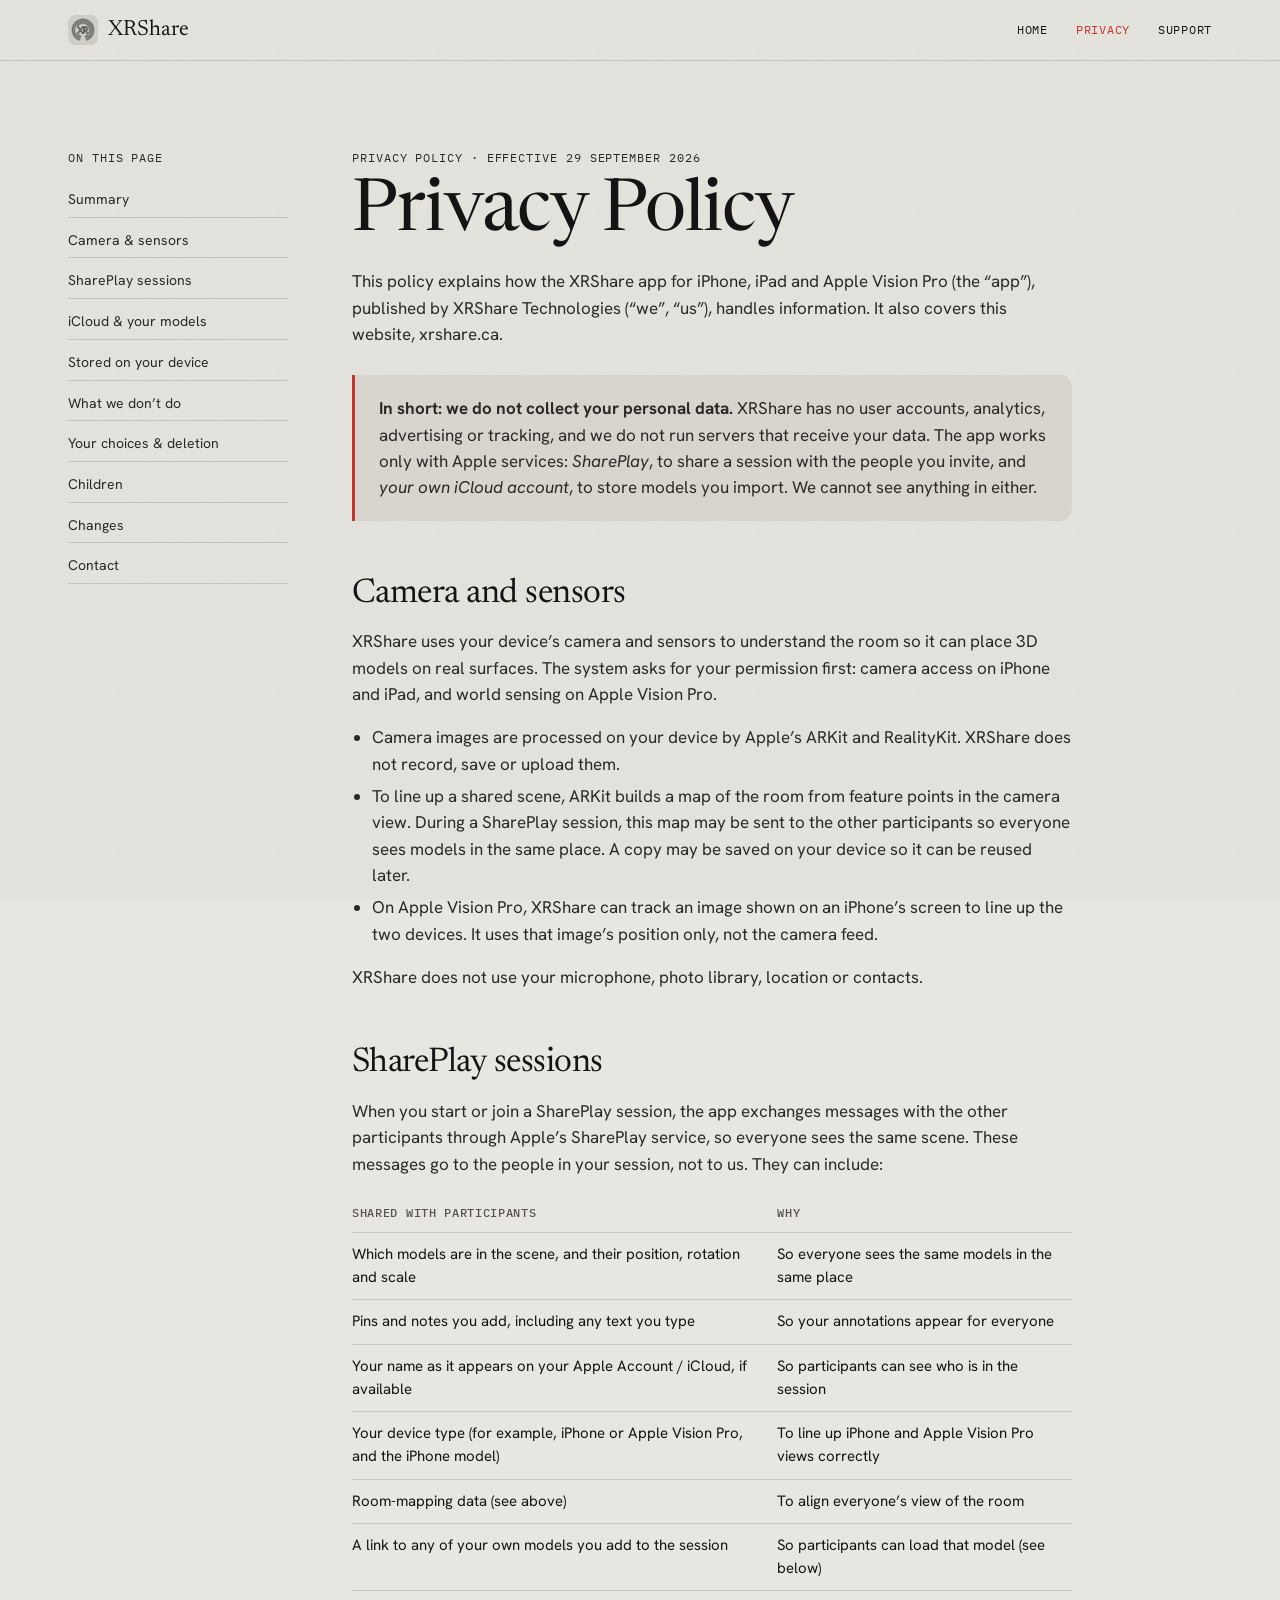
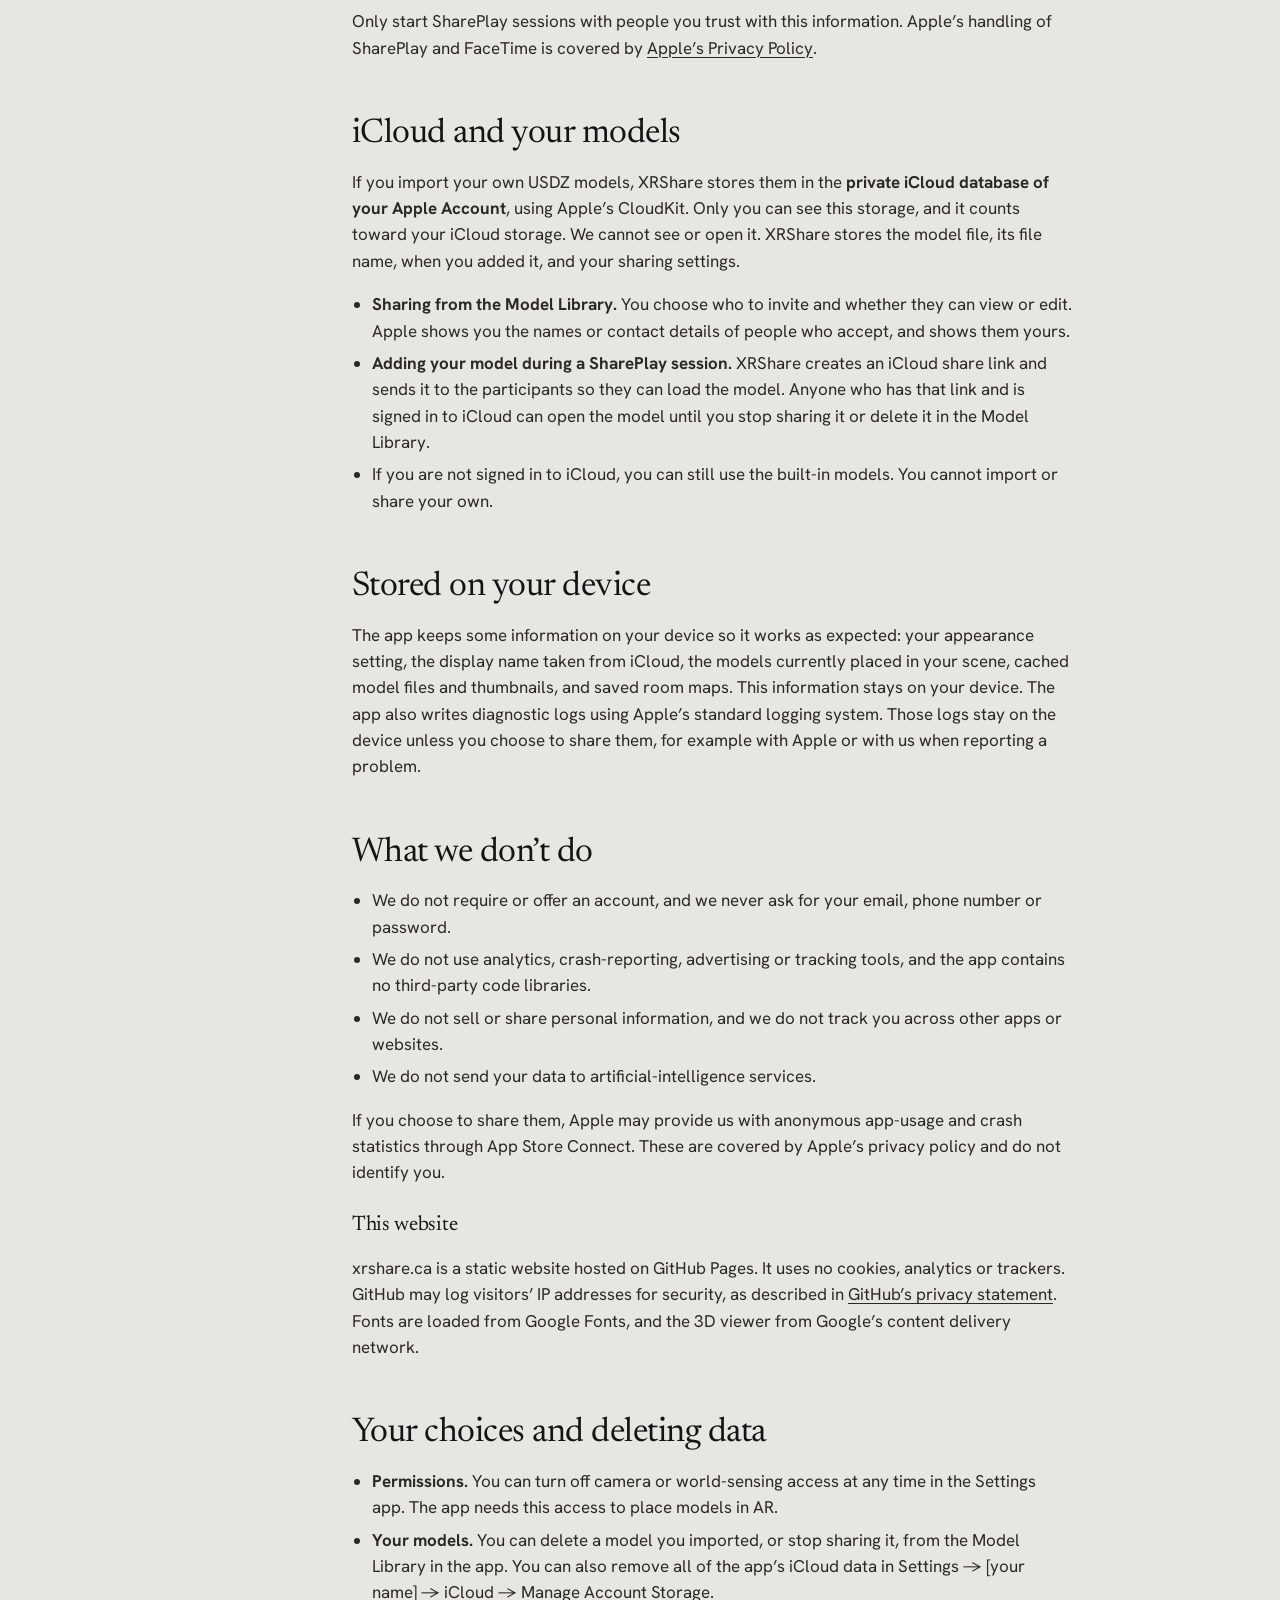
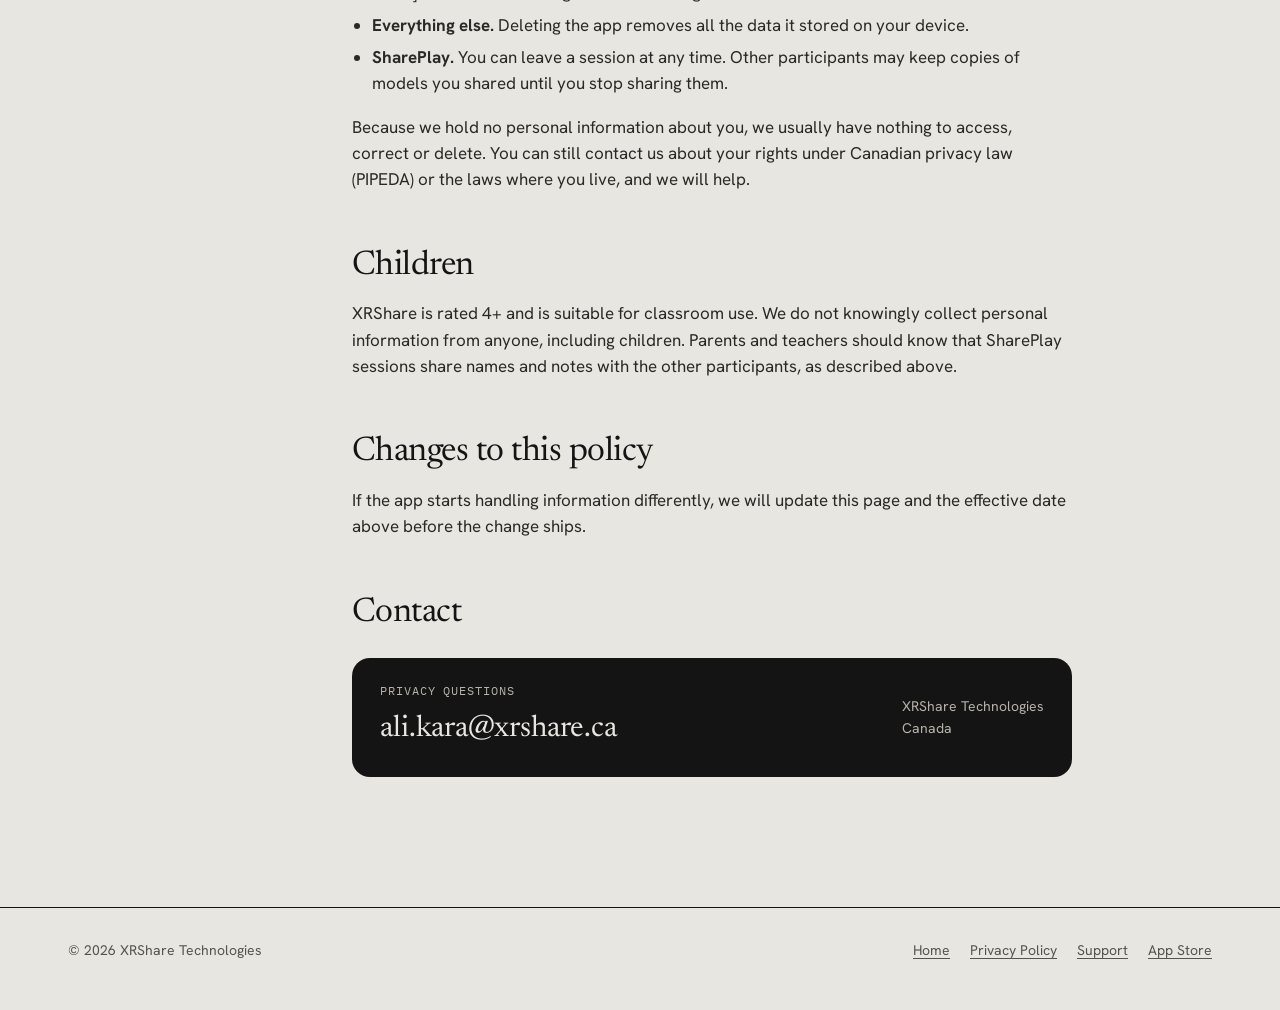
==== privacy/index.html @ 05f515c0 "initial xrshare.ca site: landing, privacy policy, support Co-Authored-By: Claude Opus 5.5 <noreply@a" ====
<!doctype html>
<html lang="en">
<head>
  <meta charset="utf-8">
  <meta name="viewport" content="width=device-width, initial-scale=1">
  <title>Privacy Policy | XRShare</title>
  <meta name="description" content="How XRShare handles your information. XRShare does not collect personal data, has no accounts, and uses no analytics, advertising or tracking.">
  <link rel="canonical" href="https://xrshare.ca/privacy/">
  <meta name="apple-itunes-app" content="app-id=6752354657">
  <meta name="theme-color" content="#e8e6e1">
  <link rel="icon" href="/favicon.ico" sizes="any">
  <link rel="icon" type="image/png" href="/favicon-32.png">
  <link rel="apple-touch-icon" href="/apple-touch-icon.png">
  <link rel="preconnect" href="https://fonts.googleapis.com">
  <link rel="preconnect" href="https://fonts.gstatic.com" crossorigin>
  <link href="https://fonts.googleapis.com/css2?family=Hanken+Grotesk:wght@400;500;600&family=IBM+Plex+Mono:wght@400;500&family=Newsreader:ital,opsz,wght@0,6..72,400;1,6..72,400&display=swap" rel="stylesheet">
  <link rel="stylesheet" href="/assets/css/site.css">
</head>
<body>
  <a class="skip" href="#main">Skip to content</a>

  <header class="site-head">
    <div class="wrap">
      <a class="brand" href="/"><img src="/assets/img/icon-512.png" alt="" width="30" height="30">XRShare</a>
      <nav class="nav" aria-label="Primary">
        <a class="hide-sm" href="/">Home</a>
        <a href="/privacy/" aria-current="page">Privacy</a>
        <a href="/support/">Support</a>
      </nav>
    </div>
  </header>

  <main id="main" class="doc">
    <div class="wrap">
      <aside>
        <p class="label">On this page</p>
        <ol>
          <li><a href="#summary">Summary</a></li>
          <li><a href="#camera">Camera &amp; sensors</a></li>
          <li><a href="#shareplay">SharePlay sessions</a></li>
          <li><a href="#icloud">iCloud &amp; your models</a></li>
          <li><a href="#device">Stored on your device</a></li>
          <li><a href="#not">What we don&rsquo;t do</a></li>
          <li><a href="#choices">Your choices &amp; deletion</a></li>
          <li><a href="#children">Children</a></li>
          <li><a href="#changes">Changes</a></li>
          <li><a href="#contact">Contact</a></li>
        </ol>
      </aside>

      <article>
        <p class="label">Privacy Policy &middot; Effective 29 September 2026</p>
        <h1>Privacy Policy</h1>
        <p>This policy explains how the XRShare app for iPhone, iPad and Apple Vision Pro (the &ldquo;app&rdquo;), published by XRShare Technologies (&ldquo;we&rdquo;, &ldquo;us&rdquo;), handles information. It also covers this website, xrshare.ca.</p>

        <div class="summary" id="summary">
          <p><strong>In short: we do not collect your personal data.</strong> XRShare has no user accounts, analytics, advertising or tracking, and we do not run servers that receive your data. The app works only with Apple services: <em>SharePlay</em>, to share a session with the people you invite, and <em>your own iCloud account</em>, to store models you import. We cannot see anything in either.</p>
        </div>

        <h2 id="camera">Camera and sensors</h2>
        <p>XRShare uses your device&rsquo;s camera and sensors to understand the room so it can place 3D models on real surfaces. The system asks for your permission first: camera access on iPhone and iPad, and world sensing on Apple Vision Pro.</p>
        <ul>
          <li>Camera images are processed on your device by Apple&rsquo;s ARKit and RealityKit. XRShare does not record, save or upload them.</li>
          <li>To line up a shared scene, ARKit builds a map of the room from feature points in the camera view. During a SharePlay session, this map may be sent to the other participants so everyone sees models in the same place. A copy may be saved on your device so it can be reused later.</li>
          <li>On Apple Vision Pro, XRShare can track an image shown on an iPhone&rsquo;s screen to line up the two devices. It uses that image&rsquo;s position only, not the camera feed.</li>
        </ul>
        <p>XRShare does not use your microphone, photo library, location or contacts.</p>

        <h2 id="shareplay">SharePlay sessions</h2>
        <p>When you start or join a SharePlay session, the app exchanges messages with the other participants through Apple&rsquo;s SharePlay service, so everyone sees the same scene. These messages go to the people in your session, not to us. They can include:</p>
        <table>
          <thead><tr><th>Shared with participants</th><th>Why</th></tr></thead>
          <tbody>
            <tr><td>Which models are in the scene, and their position, rotation and scale</td><td>So everyone sees the same models in the same place</td></tr>
            <tr><td>Pins and notes you add, including any text you type</td><td>So your annotations appear for everyone</td></tr>
            <tr><td>Your name as it appears on your Apple Account / iCloud, if available</td><td>So participants can see who is in the session</td></tr>
            <tr><td>Your device type (for example, iPhone or Apple Vision Pro, and the iPhone model)</td><td>To line up iPhone and Apple Vision Pro views correctly</td></tr>
            <tr><td>Room-mapping data (see above)</td><td>To align everyone&rsquo;s view of the room</td></tr>
            <tr><td>A link to any of your own models you add to the session</td><td>So participants can load that model (see below)</td></tr>
          </tbody>
        </table>
        <p>Only start SharePlay sessions with people you trust with this information. Apple&rsquo;s handling of SharePlay and FaceTime is covered by <a href="https://www.apple.com/legal/privacy/">Apple&rsquo;s Privacy Policy</a>.</p>

        <h2 id="icloud">iCloud and your models</h2>
        <p>If you import your own USDZ models, XRShare stores them in the <strong>private iCloud database of your Apple Account</strong>, using Apple&rsquo;s CloudKit. Only you can see this storage, and it counts toward your iCloud storage. We cannot see or open it. XRShare stores the model file, its file name, when you added it, and your sharing settings.</p>
        <ul>
          <li><strong>Sharing from the Model Library.</strong> You choose who to invite and whether they can view or edit. Apple shows you the names or contact details of people who accept, and shows them yours.</li>
          <li><strong>Adding your model during a SharePlay session.</strong> XRShare creates an iCloud share link and sends it to the participants so they can load the model. Anyone who has that link and is signed in to iCloud can open the model until you stop sharing it or delete it in the Model Library.</li>
          <li>If you are not signed in to iCloud, you can still use the built-in models. You cannot import or share your own.</li>
        </ul>

        <h2 id="device">Stored on your device</h2>
        <p>The app keeps some information on your device so it works as expected: your appearance setting, the display name taken from iCloud, the models currently placed in your scene, cached model files and thumbnails, and saved room maps. This information stays on your device. The app also writes diagnostic logs using Apple&rsquo;s standard logging system. Those logs stay on the device unless you choose to share them, for example with Apple or with us when reporting a problem.</p>

        <h2 id="not">What we don&rsquo;t do</h2>
        <ul>
          <li>We do not require or offer an account, and we never ask for your email, phone number or password.</li>
          <li>We do not use analytics, crash-reporting, advertising or tracking tools, and the app contains no third-party code libraries.</li>
          <li>We do not sell or share personal information, and we do not track you across other apps or websites.</li>
          <li>We do not send your data to artificial-intelligence services.</li>
        </ul>
        <p>If you choose to share them, Apple may provide us with anonymous app-usage and crash statistics through App Store Connect. These are covered by Apple&rsquo;s privacy policy and do not identify you.</p>

        <h3>This website</h3>
        <p>xrshare.ca is a static website hosted on GitHub Pages. It uses no cookies, analytics or trackers. GitHub may log visitors&rsquo; IP addresses for security, as described in <a href="https://docs.github.com/en/site-policy/privacy-policies/github-general-privacy-statement">GitHub&rsquo;s privacy statement</a>. Fonts are loaded from Google Fonts, and the 3D viewer from Google&rsquo;s content delivery network.</p>

        <h2 id="choices">Your choices and deleting data</h2>
        <ul>
          <li><strong>Permissions.</strong> You can turn off camera or world-sensing access at any time in the Settings app. The app needs this access to place models in AR.</li>
          <li><strong>Your models.</strong> You can delete a model you imported, or stop sharing it, from the Model Library in the app. You can also remove all of the app&rsquo;s iCloud data in Settings &rarr; [your name] &rarr; iCloud &rarr; Manage Account Storage.</li>
          <li><strong>Everything else.</strong> Deleting the app removes all the data it stored on your device.</li>
          <li><strong>SharePlay.</strong> You can leave a session at any time. Other participants may keep copies of models you shared until you stop sharing them.</li>
        </ul>
        <p>Because we hold no personal information about you, we usually have nothing to access, correct or delete. You can still contact us about your rights under Canadian privacy law (PIPEDA) or the laws where you live, and we will help.</p>

        <h2 id="children">Children</h2>
        <p>XRShare is rated 4+ and is suitable for classroom use. We do not knowingly collect personal information from anyone, including children. Parents and teachers should know that SharePlay sessions share names and notes with the other participants, as described above.</p>

        <h2 id="changes">Changes to this policy</h2>
        <p>If the app starts handling information differently, we will update this page and the effective date above before the change ships.</p>

        <h2 id="contact">Contact</h2>
        <div class="contact-card">
          <div>
            <p class="label" style="margin:0 0 6px">Privacy questions</p>
            <a href="mailto:ali.kara@xrshare.ca?subject=XRShare%20privacy">ali.kara@xrshare.ca</a>
          </div>
          <p style="margin:0;color:#b7b3aa;font-size:14px">XRShare Technologies<br>Canada</p>
        </div>
      </article>
    </div>
  </main>

  <footer class="site-foot">
    <div class="wrap">
      <span>&copy; <span data-year>2026</span> XRShare Technologies</span>
      <nav aria-label="Footer">
        <a href="/">Home</a>
        <a href="/privacy/">Privacy Policy</a>
        <a href="/support/">Support</a>
        <a href="https://apps.apple.com/app/xrshare/id6752354657">App Store</a>
      </nav>
    </div>
  </footer>
  <script defer src="/assets/js/site.js"></script>
</body>
</html>
---- assets/css/site.css ----
/* XRShare — xrshare.ca
   Specimen-plate aesthetic: paper, ink, one arterial accent. */

:root {
  --paper: #e8e6e1;
  --paper-deep: #dcd9d2;
  --ink: #141414;
  --ink-soft: #57534c;
  --ink-faint: #8a857c;
  --rule: rgba(20, 20, 20, 0.14);
  --signal: #c8372a;
  --night: #0d0d0f;
  --night-2: #17171a;
  --night-ink: #ecebe6;
  --night-soft: #9c9a94;
  --night-rule: rgba(236, 235, 230, 0.12);

  --serif: "Newsreader", "Iowan Old Style", Georgia, serif;
  --sans: "Hanken Grotesk", "Helvetica Neue", Helvetica, sans-serif;
  --mono: "IBM Plex Mono", ui-monospace, "SF Mono", Menlo, monospace;

  --gutter: clamp(16px, 4vw, 48px);
  --max: 1240px;
  color-scheme: light;
}

*,
*::before,
*::after { box-sizing: border-box; }

html { -webkit-text-size-adjust: 100%; scroll-behavior: smooth; }

body {
  margin: 0;
  background: var(--paper);
  color: var(--ink);
  font-family: var(--sans);
  font-size: 17px;
  line-height: 1.55;
  -webkit-font-smoothing: antialiased;
  overflow-x: hidden;
}

/* paper grain */
body::before {
  content: "";
  position: fixed;
  inset: 0;
  pointer-events: none;
  z-index: 100;
  opacity: 0.35;
  mix-blend-mode: multiply;
  background-image: url("data:image/svg+xml,%3Csvg xmlns='http://www.w3.org/2000/svg' width='160' height='160'%3E%3Cfilter id='n'%3E%3CfeTurbulence type='fractalNoise' baseFrequency='.85' numOctaves='3' stitchTiles='stitch'/%3E%3CfeColorMatrix values='0 0 0 0 0 0 0 0 0 0 0 0 0 0 0 0 0 0 .09 0'/%3E%3C/filter%3E%3Crect width='100%25' height='100%25' filter='url(%23n)'/%3E%3C/svg%3E");
}

img { max-width: 100%; display: block; }
a { color: inherit; text-decoration-thickness: 1px; text-underline-offset: 3px; }
a:hover { color: var(--signal); }
:focus-visible { outline: 2px solid var(--signal); outline-offset: 3px; }

.wrap { width: 100%; max-width: var(--max); margin: 0 auto; padding: 0 var(--gutter); }

.skip {
  position: absolute; left: -9999px; top: 8px;
  background: var(--ink); color: var(--paper); padding: 8px 12px; z-index: 200;
}
.skip:focus { left: 8px; }

/* ---------- type ---------- */

.label {
  font-family: var(--mono);
  font-size: 11.5px;
  letter-spacing: 0.08em;
  text-transform: uppercase;
  color: var(--ink-soft);
}
.label b { color: var(--signal); font-weight: 500; }

h1, h2, h3 { font-family: var(--serif); font-weight: 400; margin: 0; letter-spacing: -0.015em; }
h1 { font-size: clamp(44px, 7.2vw, 96px); line-height: 0.96; }
h2 { font-size: clamp(34px, 4.6vw, 60px); line-height: 1.02; }
h3 { font-size: 26px; line-height: 1.15; }
h1 em, h2 em { font-style: italic; color: var(--signal); }

.lede { font-size: clamp(18px, 1.6vw, 21px); color: var(--ink-soft); max-width: 34em; }

/* ---------- header ---------- */

.site-head {
  position: sticky; top: 0; z-index: 50;
  background: color-mix(in srgb, var(--paper) 88%, transparent);
  backdrop-filter: blur(10px);
  -webkit-backdrop-filter: blur(10px);
  border-bottom: 1px solid var(--rule);
}
.site-head .wrap { display: flex; align-items: center; justify-content: space-between; height: 60px; gap: 16px; }
.brand { display: flex; align-items: center; gap: 10px; text-decoration: none; font-family: var(--serif); font-size: 22px; }
.brand img { width: 30px; height: 30px; border-radius: 7px; mix-blend-mode: multiply; }
.nav { display: flex; gap: clamp(14px, 2.5vw, 28px); font-family: var(--mono); font-size: 12px; letter-spacing: 0.06em; text-transform: uppercase; }
.nav a { text-decoration: none; }
.nav a[aria-current="page"] { color: var(--signal); }
@media (max-width: 560px) { .nav .hide-sm { display: none; } }

/* ---------- hero ---------- */

.hero { position: relative; padding: clamp(28px, 5vw, 64px) 0 clamp(40px, 6vw, 80px); }
.hero .wrap { display: grid; grid-template-columns: minmax(0, 1fr) minmax(0, 1.05fr); gap: clamp(24px, 4vw, 56px); align-items: center; }
.hero-copy > * + * { margin-top: 24px; }
.hero-copy .label { display: flex; gap: 12px; align-items: center; }
.hero-copy .label::before { content: ""; width: 28px; height: 1px; background: var(--ink); }

.cta { display: flex; flex-wrap: wrap; align-items: center; gap: 18px 24px; }
.badge img { height: 52px; width: auto; }
.textlink { font-family: var(--mono); font-size: 12.5px; letter-spacing: 0.06em; text-transform: uppercase; text-decoration: none; border-bottom: 1px solid currentColor; padding-bottom: 2px; }
.facts { display: flex; flex-wrap: wrap; gap: 8px 20px; padding: 0; margin: 0; list-style: none; }
.facts li { font-family: var(--mono); font-size: 12px; color: var(--ink-soft); }
.facts li::before { content: "+ "; color: var(--signal); }

/* specimen plate */
.plate { position: relative; aspect-ratio: 1 / 1; width: 100%; max-width: 640px; justify-self: end; }
.rings { position: absolute; inset: 0; width: 100%; height: 100%; overflow: visible; }
.rings circle, .rings path { fill: none; stroke: var(--ink); stroke-linecap: round; }
.rings .pulse { stroke: var(--signal); opacity: 0; transform-origin: 50% 50%; animation: pulse 4.8s cubic-bezier(.2,.6,.3,1) infinite; }
.rings .pulse:nth-of-type(2) { animation-delay: 1.6s; }
.rings .pulse:nth-of-type(3) { animation-delay: 3.2s; }
@keyframes pulse {
  0% { opacity: 0; transform: scale(0.42); }
  15% { opacity: 0.7; }
  100% { opacity: 0; transform: scale(1.02); }
}

.plate model-viewer {
  position: absolute; inset: 12%;
  width: 76%; height: 76%;
  --poster-color: transparent;
  --progress-bar-color: var(--signal);
  background: transparent;
}
.plate model-viewer::part(default-ar-button) { display: none; }

.device {
  position: absolute; display: flex; align-items: center; gap: 8px;
  font-family: var(--mono); font-size: 11px; letter-spacing: 0.06em; text-transform: uppercase;
  background: var(--paper); padding: 4px 8px; border: 1px solid var(--rule); border-radius: 999px;
  white-space: nowrap;
}
.device::before { content: ""; width: 7px; height: 7px; border-radius: 50%; background: var(--signal); box-shadow: 0 0 0 3px color-mix(in srgb, var(--signal) 20%, transparent); }
.device.d1 { top: 6%; left: 2%; }
.device.d2 { top: 44%; right: -2%; }
.device.d3 { bottom: 16%; right: 4%; }

.plate-caption {
  position: absolute; left: 0; right: 0; bottom: -8px;
  display: flex; justify-content: space-between; gap: 12px; flex-wrap: wrap;
}

.specimens { display: flex; gap: 6px; flex-wrap: wrap; }
.specimens button {
  font: inherit; font-family: var(--mono); font-size: 11.5px; letter-spacing: 0.06em; text-transform: uppercase;
  background: transparent; color: var(--ink); border: 1px solid var(--rule); border-radius: 999px;
  padding: 6px 12px; cursor: pointer;
}
.specimens button[aria-pressed="true"] { background: var(--ink); color: var(--paper); border-color: var(--ink); }
.ar-btn {
  font: inherit; font-family: var(--mono); font-size: 11.5px; letter-spacing: 0.06em; text-transform: uppercase;
  background: var(--signal); color: #fff; border: 0; border-radius: 999px; padding: 7px 14px; cursor: pointer;
}
.ar-btn[hidden] { display: none; }

@media (max-width: 880px) {
  .hero .wrap { grid-template-columns: 1fr; }
  .plate { justify-self: center; margin-bottom: 40px; }
}

/* entrance */
.rise { opacity: 0; transform: translateY(14px); animation: rise 0.9s cubic-bezier(.2,.7,.2,1) forwards; }
.rise.r2 { animation-delay: 0.08s; } .rise.r3 { animation-delay: 0.16s; } .rise.r4 { animation-delay: 0.24s; } .rise.r5 { animation-delay: 0.32s; }
@keyframes rise { to { opacity: 1; transform: none; } }

/* ---------- sections ---------- */

section { position: relative; }
.section { padding: clamp(64px, 9vw, 128px) 0; border-top: 1px solid var(--rule); }
.section-head { display: grid; grid-template-columns: 200px minmax(0, 1fr); gap: 24px; margin-bottom: clamp(32px, 5vw, 64px); }
.section-head .lede { margin-top: 18px; }
@media (max-width: 760px) { .section-head { grid-template-columns: 1fr; gap: 12px; } }

/* steps */
.steps { list-style: none; margin: 0; padding: 0; display: grid; grid-template-columns: repeat(4, minmax(0, 1fr)); border-top: 1px solid var(--ink); }
.steps li { padding: 22px 22px 8px 0; border-right: 1px solid var(--rule); }
.steps li + li { padding-left: 22px; }
.steps li:last-child { border-right: 0; }
.steps .num { font-family: var(--mono); font-size: 12px; color: var(--signal); }
.steps h3 { margin: 18px 0 10px; }
.steps p { margin: 0; color: var(--ink-soft); font-size: 16px; }
@media (max-width: 900px) {
  .steps { grid-template-columns: 1fr 1fr; }
  .steps li:nth-child(2) { border-right: 0; }
  .steps li:nth-child(3) { padding-left: 0; }
  .steps li:nth-child(n+3) { border-top: 1px solid var(--rule); }
}
@media (max-width: 540px) {
  .steps { grid-template-columns: 1fr; }
  .steps li, .steps li + li { padding-left: 0; border-right: 0; }
  .steps li + li { border-top: 1px solid var(--rule); }
}

/* iPhone filmstrip */
.strip {
  display: grid; grid-auto-flow: column; grid-auto-columns: clamp(200px, 22vw, 260px);
  gap: 16px; overflow-x: auto; scroll-snap-type: x mandatory;
  padding: 4px var(--gutter) 24px;
  margin: 0 calc(-1 * var(--gutter));
  scrollbar-width: thin; scrollbar-color: var(--ink-faint) transparent;
}
.strip figure { margin: 0; scroll-snap-align: start; }
.strip img { width: 100%; height: auto; border-radius: 14px; background: #2a2a2a; box-shadow: 0 1px 0 rgba(0,0,0,.05), 0 18px 40px -24px rgba(0,0,0,.5); }
.strip figcaption { margin-top: 10px; }
.strip-hint { display: flex; justify-content: space-between; align-items: center; gap: 12px; margin-top: 8px; }
.strip-nav { display: flex; gap: 8px; }
.strip-nav button {
  width: 40px; height: 40px; border-radius: 50%; border: 1px solid var(--ink); background: transparent; color: var(--ink);
  font-size: 16px; cursor: pointer;
}
.strip-nav button:hover { background: var(--ink); color: var(--paper); }

/* Vision Pro band */
.night { background: var(--night); color: var(--night-ink); border-top: 0; }
.night .label { color: var(--night-soft); }
.night .lede { color: var(--night-soft); }
.night h2 em { color: #ff6a55; }
.stage { display: grid; grid-template-columns: minmax(0, 1fr) 260px; gap: 20px; }
.stage-main { margin: 0; position: relative; }
.stage-main img { width: 100%; height: auto; aspect-ratio: 16 / 9; object-fit: cover; border-radius: 16px; border: 1px solid var(--night-rule); }
.stage-main figcaption { margin-top: 14px; color: var(--night-soft); font-size: 15px; }
.stage-list { list-style: none; margin: 0; padding: 0; display: grid; gap: 10px; align-content: start; }
.stage-list button {
  width: 100%; display: grid; grid-template-columns: 88px 1fr; gap: 12px; align-items: center; text-align: left;
  background: var(--night-2); color: var(--night-ink); border: 1px solid var(--night-rule); border-radius: 12px; padding: 8px;
  font: inherit; font-size: 14px; cursor: pointer;
}
.stage-list button img { width: 88px; aspect-ratio: 16 / 9; object-fit: cover; border-radius: 7px; }
.stage-list button[aria-pressed="true"] { border-color: #ff6a55; }
@media (max-width: 860px) {
  .stage { grid-template-columns: 1fr; }
  .stage-list { grid-auto-flow: column; grid-auto-columns: 200px; overflow-x: auto; padding-bottom: 8px; }
}

/* uses */
.uses { display: grid; grid-template-columns: repeat(3, minmax(0, 1fr)); gap: clamp(20px, 3vw, 40px); }
.use { border-top: 1px solid var(--ink); padding-top: 20px; }
.use h3 { margin: 12px 0 10px; }
.use p { margin: 0; color: var(--ink-soft); }
@media (max-width: 820px) { .uses { grid-template-columns: 1fr; } }

/* features table */
.features { display: grid; grid-template-columns: repeat(2, minmax(0, 1fr)); gap: 0 clamp(24px, 4vw, 64px); margin: 0; }
.features div { display: grid; grid-template-columns: 150px 1fr; gap: 16px; padding: 16px 0; border-bottom: 1px solid var(--rule); }
.features dt { font-family: var(--mono); font-size: 12px; letter-spacing: 0.06em; text-transform: uppercase; color: var(--ink-soft); padding-top: 3px; }
.features dd { margin: 0; }
@media (max-width: 820px) { .features { grid-template-columns: 1fr; } .features div { grid-template-columns: 1fr; gap: 4px; } }

/* notice blocks (privacy + support on the home page) */
.notices { display: grid; grid-template-columns: repeat(2, minmax(0, 1fr)); gap: 16px; }
.notice { background: var(--paper-deep); border-radius: 18px; padding: clamp(24px, 3vw, 36px); }
.notice h3 { margin: 10px 0 12px; }
.notice p { margin: 0 0 14px; color: var(--ink-soft); }
.notice ul { margin: 0 0 16px; padding-left: 18px; color: var(--ink-soft); }
.notice ul li { margin: 4px 0; }
@media (max-width: 820px) { .notices { grid-template-columns: 1fr; } }

/* closing cta */
.closing { text-align: center; padding: clamp(72px, 10vw, 140px) 0; border-top: 1px solid var(--rule); }
.closing img.mark { width: 84px; height: 84px; margin: 0 auto 28px; border-radius: 20px; mix-blend-mode: multiply; }
.closing .cta { justify-content: center; margin-top: 32px; }

/* ---------- footer ---------- */

.site-foot { border-top: 1px solid var(--ink); padding: 32px 0 48px; font-size: 14px; color: var(--ink-soft); }
.site-foot .wrap { display: flex; flex-wrap: wrap; justify-content: space-between; gap: 16px 32px; }
.site-foot nav { display: flex; flex-wrap: wrap; gap: 20px; }

/* ---------- document pages (privacy / support) ---------- */

.doc { padding: clamp(40px, 6vw, 80px) 0 clamp(64px, 8vw, 112px); }
.doc .wrap { display: grid; grid-template-columns: 220px minmax(0, 720px); gap: clamp(24px, 5vw, 72px); }
.doc aside { position: sticky; top: 88px; align-self: start; }
.doc aside ol { list-style: none; margin: 16px 0 0; padding: 0; font-size: 14px; }
.doc aside li { padding: 6px 0; border-bottom: 1px solid var(--rule); }
.doc aside a { text-decoration: none; }
.doc h1 { font-size: clamp(40px, 6vw, 72px); margin: 12px 0 20px; }
.doc h2 { font-size: clamp(26px, 3vw, 34px); margin: 56px 0 14px; scroll-margin-top: 84px; }
.doc h3 { font-size: 21px; margin: 28px 0 8px; }
.doc p, .doc li { color: #2b2925; }
.doc ul { padding-left: 20px; }
.doc li { margin: 6px 0; }
.doc .summary { background: var(--paper-deep); border-left: 3px solid var(--signal); padding: 20px 24px; border-radius: 0 12px 12px 0; margin: 28px 0; }
.doc .summary p { margin: 0; }
.doc table { width: 100%; border-collapse: collapse; font-size: 15px; margin: 16px 0; }
.doc th, .doc td { text-align: left; vertical-align: top; padding: 10px 12px 10px 0; border-bottom: 1px solid var(--rule); }
.doc th { font-family: var(--mono); font-weight: 500; font-size: 11.5px; letter-spacing: 0.06em; text-transform: uppercase; color: var(--ink-soft); }
.doc details { border-bottom: 1px solid var(--rule); padding: 14px 0; }
.doc summary { cursor: pointer; font-family: var(--serif); font-size: 21px; list-style: none; display: flex; justify-content: space-between; gap: 16px; }
.doc summary::-webkit-details-marker { display: none; }
.doc summary::after { content: "+"; font-family: var(--mono); color: var(--signal); }
.doc details[open] summary::after { content: "\2212"; }
.doc details p, .doc details ol, .doc details ul { margin: 10px 0 4px; }
.contact-card { display: flex; flex-wrap: wrap; align-items: center; justify-content: space-between; gap: 16px; background: var(--ink); color: var(--paper); padding: 24px 28px; border-radius: 18px; margin: 28px 0; }
.contact-card .label { color: #b7b3aa; }
.contact-card a { color: var(--paper); font-family: var(--serif); font-size: clamp(22px, 3vw, 30px); text-decoration: none; word-break: break-all; }
.contact-card a:hover { color: #ff6a55; }
@media (max-width: 860px) {
  .doc .wrap { grid-template-columns: 1fr; }
  .doc aside { position: static; }
}

@media (prefers-reduced-motion: reduce) {
  html { scroll-behavior: auto; }
  .rise { animation: none; opacity: 1; transform: none; }
  .rings .pulse { animation: none; }
}
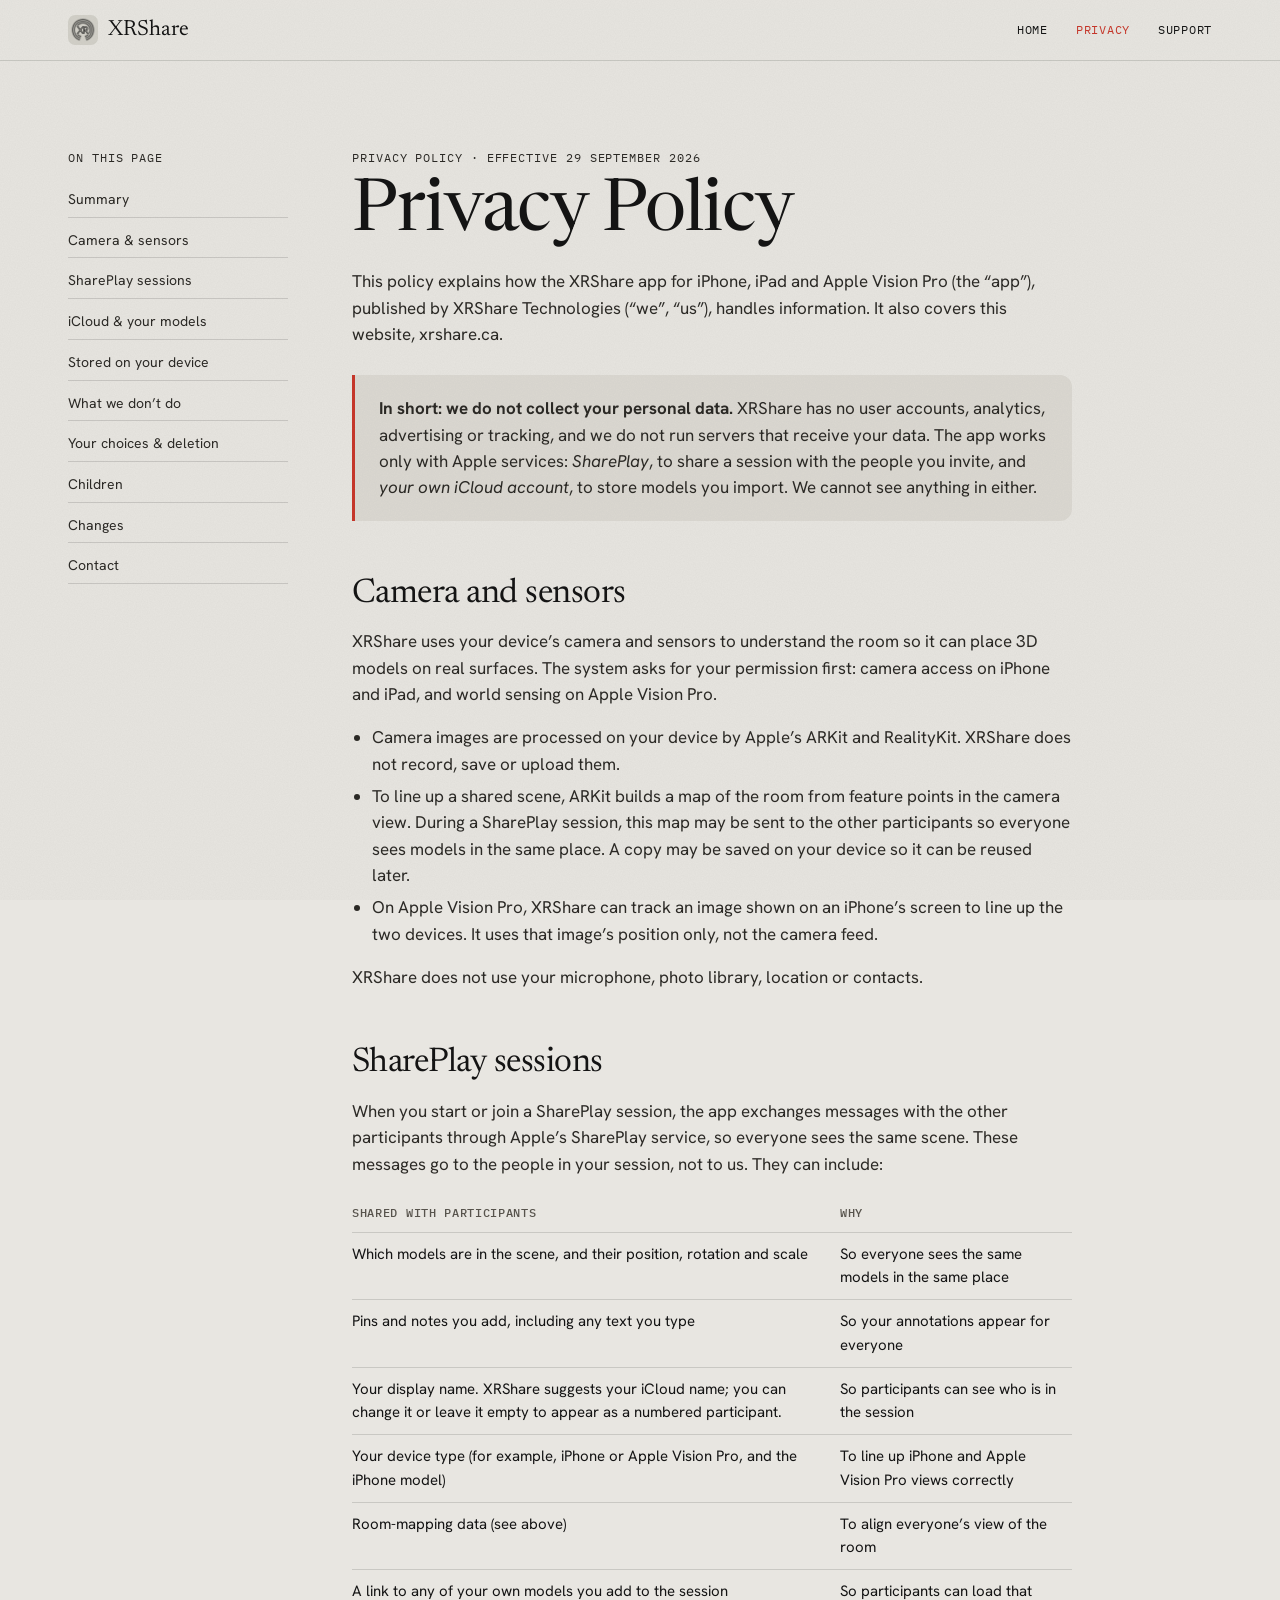
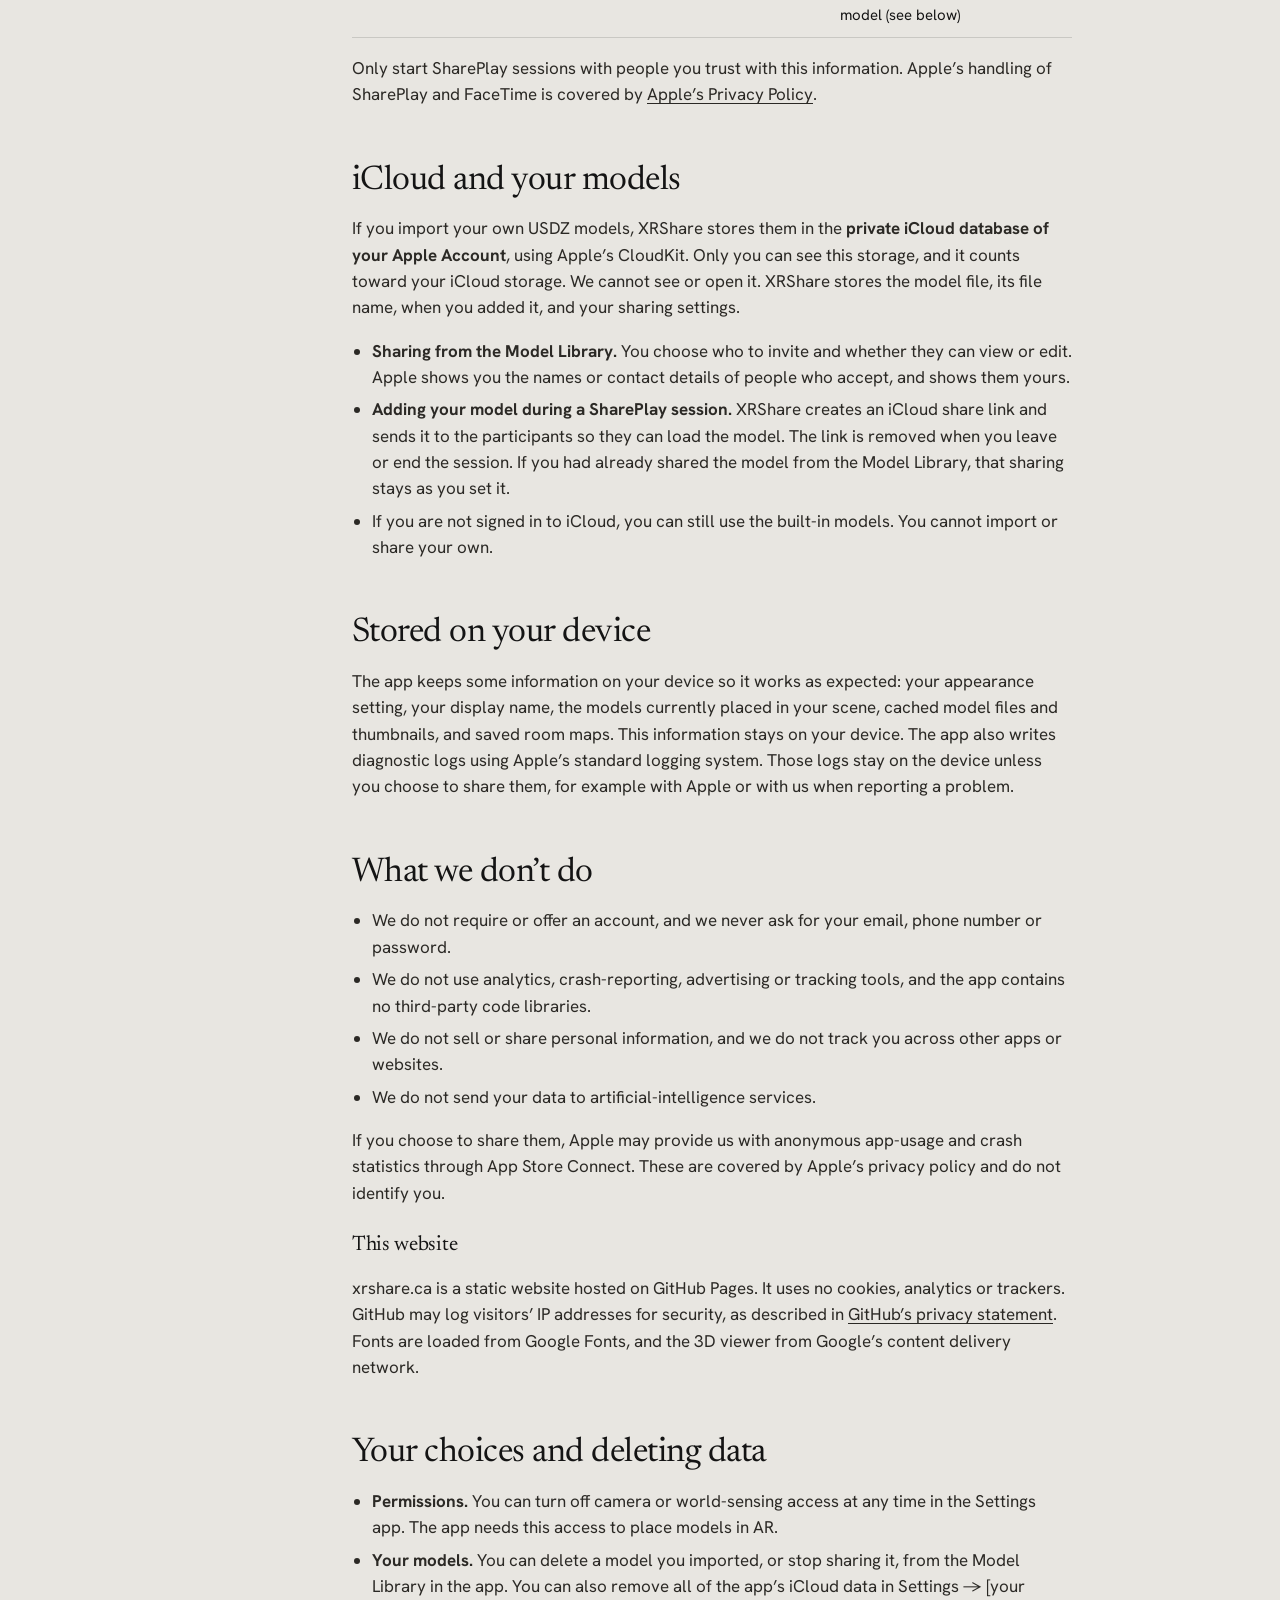
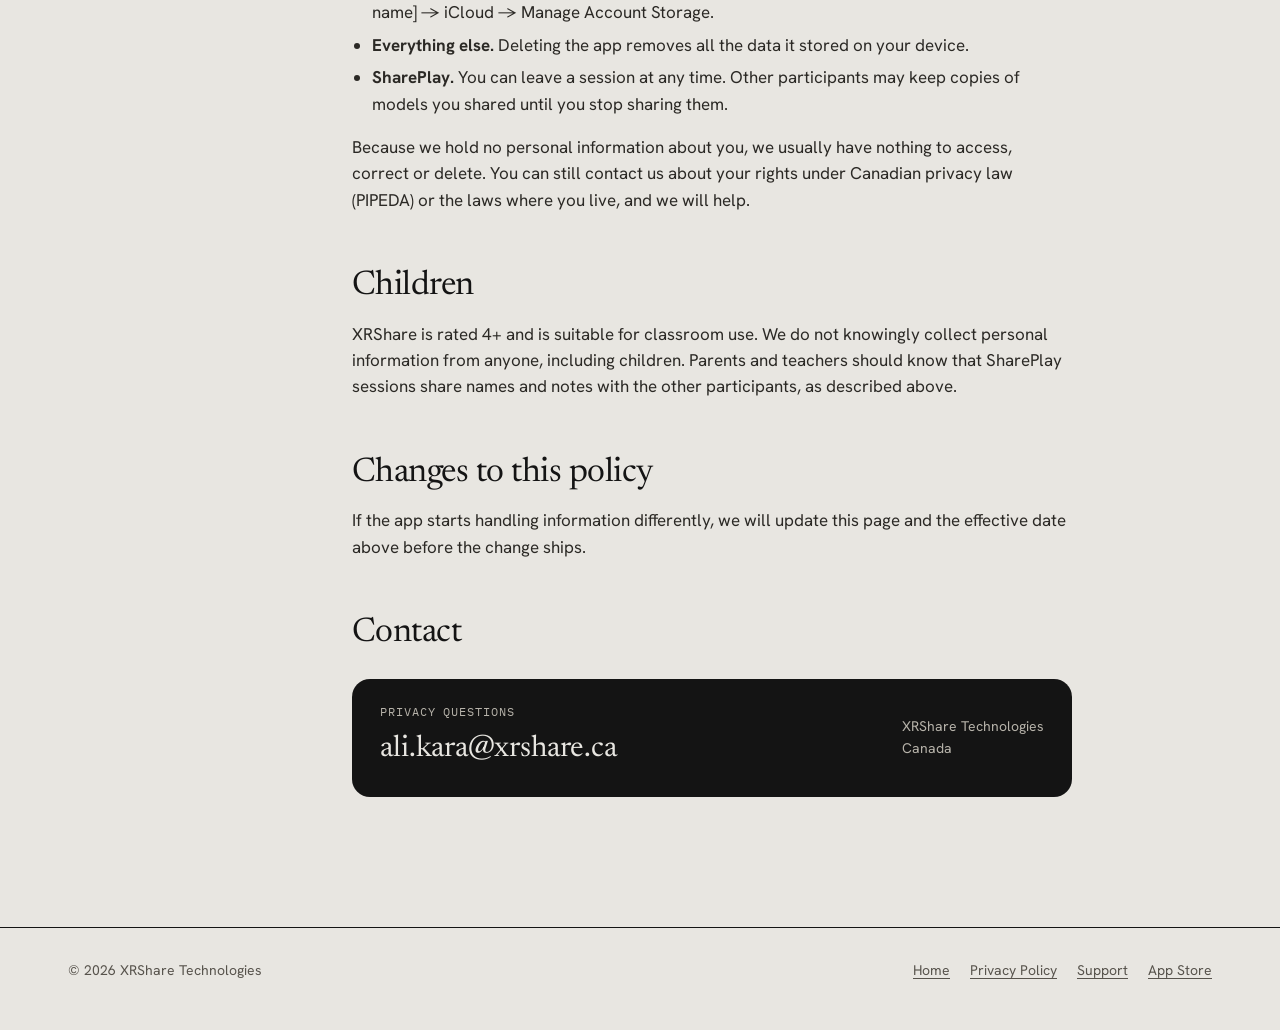
==== commit e8d1ea3d: "privacy: session share links now revoked at session end, editable display name Co-Authored-By: Claud" ====
--- a/privacy/index.html
+++ b/privacy/index.html
@@ -73,7 +73,7 @@
           <tbody>
             <tr><td>Which models are in the scene, and their position, rotation and scale</td><td>So everyone sees the same models in the same place</td></tr>
             <tr><td>Pins and notes you add, including any text you type</td><td>So your annotations appear for everyone</td></tr>
-            <tr><td>Your name as it appears on your Apple Account / iCloud, if available</td><td>So participants can see who is in the session</td></tr>
+            <tr><td>Your display name. XRShare suggests your iCloud name; you can change it or leave it empty to appear as a numbered participant.</td><td>So participants can see who is in the session</td></tr>
             <tr><td>Your device type (for example, iPhone or Apple Vision Pro, and the iPhone model)</td><td>To line up iPhone and Apple Vision Pro views correctly</td></tr>
             <tr><td>Room-mapping data (see above)</td><td>To align everyone&rsquo;s view of the room</td></tr>
             <tr><td>A link to any of your own models you add to the session</td><td>So participants can load that model (see below)</td></tr>
@@ -85,12 +85,12 @@
         <p>If you import your own USDZ models, XRShare stores them in the <strong>private iCloud database of your Apple Account</strong>, using Apple&rsquo;s CloudKit. Only you can see this storage, and it counts toward your iCloud storage. We cannot see or open it. XRShare stores the model file, its file name, when you added it, and your sharing settings.</p>
         <ul>
           <li><strong>Sharing from the Model Library.</strong> You choose who to invite and whether they can view or edit. Apple shows you the names or contact details of people who accept, and shows them yours.</li>
-          <li><strong>Adding your model during a SharePlay session.</strong> XRShare creates an iCloud share link and sends it to the participants so they can load the model. Anyone who has that link and is signed in to iCloud can open the model until you stop sharing it or delete it in the Model Library.</li>
+          <li><strong>Adding your model during a SharePlay session.</strong> XRShare creates an iCloud share link and sends it to the participants so they can load the model. The link is removed when you leave or end the session. If you had already shared the model from the Model Library, that sharing stays as you set it.</li>
           <li>If you are not signed in to iCloud, you can still use the built-in models. You cannot import or share your own.</li>
         </ul>
 
         <h2 id="device">Stored on your device</h2>
-        <p>The app keeps some information on your device so it works as expected: your appearance setting, the display name taken from iCloud, the models currently placed in your scene, cached model files and thumbnails, and saved room maps. This information stays on your device. The app also writes diagnostic logs using Apple&rsquo;s standard logging system. Those logs stay on the device unless you choose to share them, for example with Apple or with us when reporting a problem.</p>
+        <p>The app keeps some information on your device so it works as expected: your appearance setting, your display name, the models currently placed in your scene, cached model files and thumbnails, and saved room maps. This information stays on your device. The app also writes diagnostic logs using Apple&rsquo;s standard logging system. Those logs stay on the device unless you choose to share them, for example with Apple or with us when reporting a problem.</p>
 
         <h2 id="not">What we don&rsquo;t do</h2>
         <ul>
--- a/assets/css/site.css
+++ b/assets/css/site.css
@@ -138,6 +138,7 @@
   background: transparent;
 }
 .plate model-viewer::part(default-ar-button) { display: none; }
+model-viewer::part(default-progress-bar) { display: none; }
 
 .device {
   position: absolute; display: flex; align-items: center; gap: 8px;
@@ -315,8 +316,64 @@
   .doc aside { position: static; }
 }
 
+/* ---------- simulated session demo ---------- */
+
+.session { border: 1px solid var(--ink); border-radius: 20px; background: var(--paper-deep); padding: clamp(12px, 2vw, 20px); }
+.session-bar { display: flex; justify-content: space-between; align-items: center; gap: 12px; flex-wrap: wrap; padding: 2px 4px 14px; }
+.live { display: inline-flex; align-items: center; gap: 8px; font-family: var(--mono); font-size: 12px; letter-spacing: 0.06em; text-transform: uppercase; }
+.live i { width: 8px; height: 8px; border-radius: 50%; background: #2fa84f; box-shadow: 0 0 0 0 rgba(47,168,79,.5); animation: live 2s infinite; }
+@keyframes live { 70% { box-shadow: 0 0 0 8px rgba(47,168,79,0); } 100% { box-shadow: 0 0 0 0 rgba(47,168,79,0); } }
+.session-model { display: inline-flex; align-items: center; gap: 10px; font-family: var(--mono); font-size: 12px; letter-spacing: 0.06em; text-transform: uppercase; color: var(--ink-soft); }
+.session-model select { font: inherit; text-transform: none; letter-spacing: 0; font-family: var(--sans); font-size: 15px; color: var(--ink); background: var(--paper); border: 1px solid var(--rule); border-radius: 8px; padding: 6px 10px; }
+
+.peers { display: grid; grid-template-columns: 1fr 1fr; gap: clamp(10px, 1.6vw, 16px); }
+.peer { background: var(--paper); border-radius: 14px; border: 1px solid var(--rule); overflow: hidden; display: flex; flex-direction: column; min-width: 0; }
+.peer-head { display: flex; justify-content: space-between; align-items: center; padding: 10px 14px; border-bottom: 1px solid var(--rule); }
+.who { display: inline-flex; align-items: center; gap: 8px; font-weight: 600; font-size: 15px; }
+.who i { width: 10px; height: 10px; border-radius: 50%; background: var(--c); }
+.peer-view { width: 100%; height: clamp(260px, 32vw, 380px); background: radial-gradient(ellipse at 50% 60%, #f3f1ec 0%, var(--paper) 70%); --poster-color: transparent; --progress-bar-color: var(--signal); transition: box-shadow .3s; }
+.peer.synced .peer-view { box-shadow: inset 0 0 0 2px color-mix(in srgb, var(--signal) 55%, transparent); }
+.peer.pinning .peer-view { cursor: crosshair; }
+.peer-tools { display: flex; flex-wrap: wrap; gap: 6px; padding: 10px; border-top: 1px solid var(--rule); align-items: center; }
+.peer-tools > button, .note-form button {
+  font: inherit; font-size: 15px; min-width: 38px; height: 36px; padding: 0 10px; border-radius: 9px;
+  border: 1px solid var(--rule); background: var(--paper-deep); color: var(--ink); cursor: pointer;
+}
+.peer-tools > button:hover, .note-form button:hover { border-color: var(--ink); }
+.peer-tools > button[aria-pressed="true"] { background: var(--ink); color: var(--paper); border-color: var(--ink); }
+.note-form { display: flex; gap: 6px; flex: 1 1 180px; min-width: 0; margin: 0; }
+.note-form input { flex: 1; min-width: 0; height: 36px; font: inherit; font-size: 15px; padding: 0 10px; border: 1px solid var(--rule); border-radius: 9px; background: #fff; color: var(--ink); }
+
+.pin {
+  width: 26px; height: 26px; border-radius: 50% 50% 50% 0; transform: rotate(-45deg) translate(6px, -6px);
+  background: var(--c, var(--signal)); border: 2px solid #fff; box-shadow: 0 3px 8px rgba(0,0,0,.35);
+  padding: 0; cursor: default; display: grid; place-items: center;
+}
+.pin span { transform: rotate(45deg); color: #fff; font: 600 11px var(--mono); }
+.pin[data-visible="false"] { opacity: .35; }
+.pin-note {
+  position: absolute; left: 22px; top: -8px; transform: rotate(45deg); transform-origin: left top;
+  white-space: nowrap; background: var(--ink); color: var(--paper); font: 12px var(--sans); padding: 3px 7px; border-radius: 6px; pointer-events: none;
+}
+
+.feed { list-style: none; margin: 14px 0 0; padding: 12px 14px; min-height: 96px; max-height: 150px; overflow-y: auto; background: var(--night); color: var(--night-ink); border-radius: 12px; font-family: var(--mono); font-size: 12px; line-height: 1.7; }
+.feed li { display: flex; gap: 10px; }
+.feed time { color: var(--night-soft); flex: none; }
+.feed b { font-weight: 500; color: var(--c); }
+.feed .msg { color: #ff8a78; }
+@media (max-width: 760px) { .peers { grid-template-columns: 1fr; } }
+
+/* features */
+.feature-grid { display: grid; grid-template-columns: repeat(3, minmax(0, 1fr)); gap: 16px; margin-bottom: clamp(32px, 4vw, 48px); }
+.feature { background: var(--paper-deep); border-radius: 18px; padding: 24px; }
+.feature h3 { margin: 10px 0 10px; }
+.feature p:last-child { margin: 0; color: var(--ink-soft); }
+@media (max-width: 960px) { .feature-grid { grid-template-columns: 1fr 1fr; } }
+@media (max-width: 620px) { .feature-grid { grid-template-columns: 1fr; } }
+
 @media (prefers-reduced-motion: reduce) {
   html { scroll-behavior: auto; }
   .rise { animation: none; opacity: 1; transform: none; }
   .rings .pulse { animation: none; }
-}
+  .live i { animation: none; }
+}
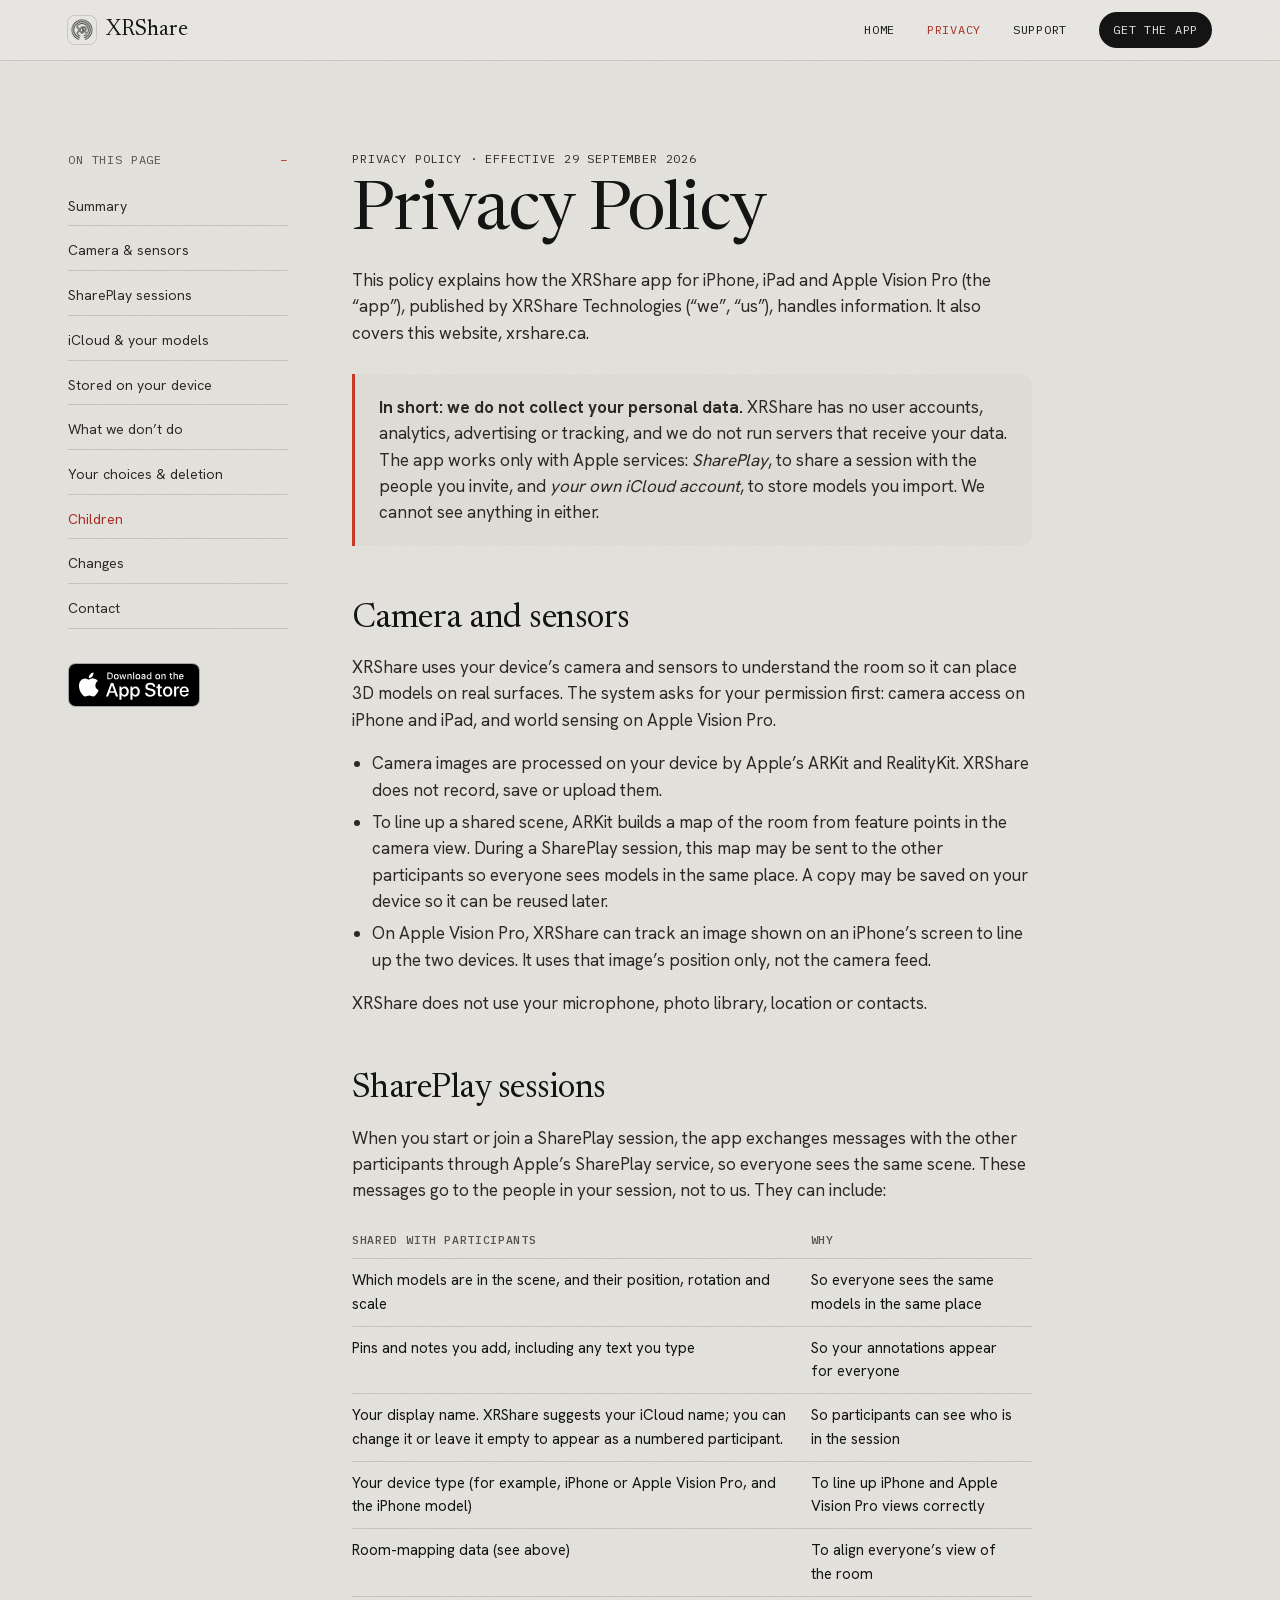
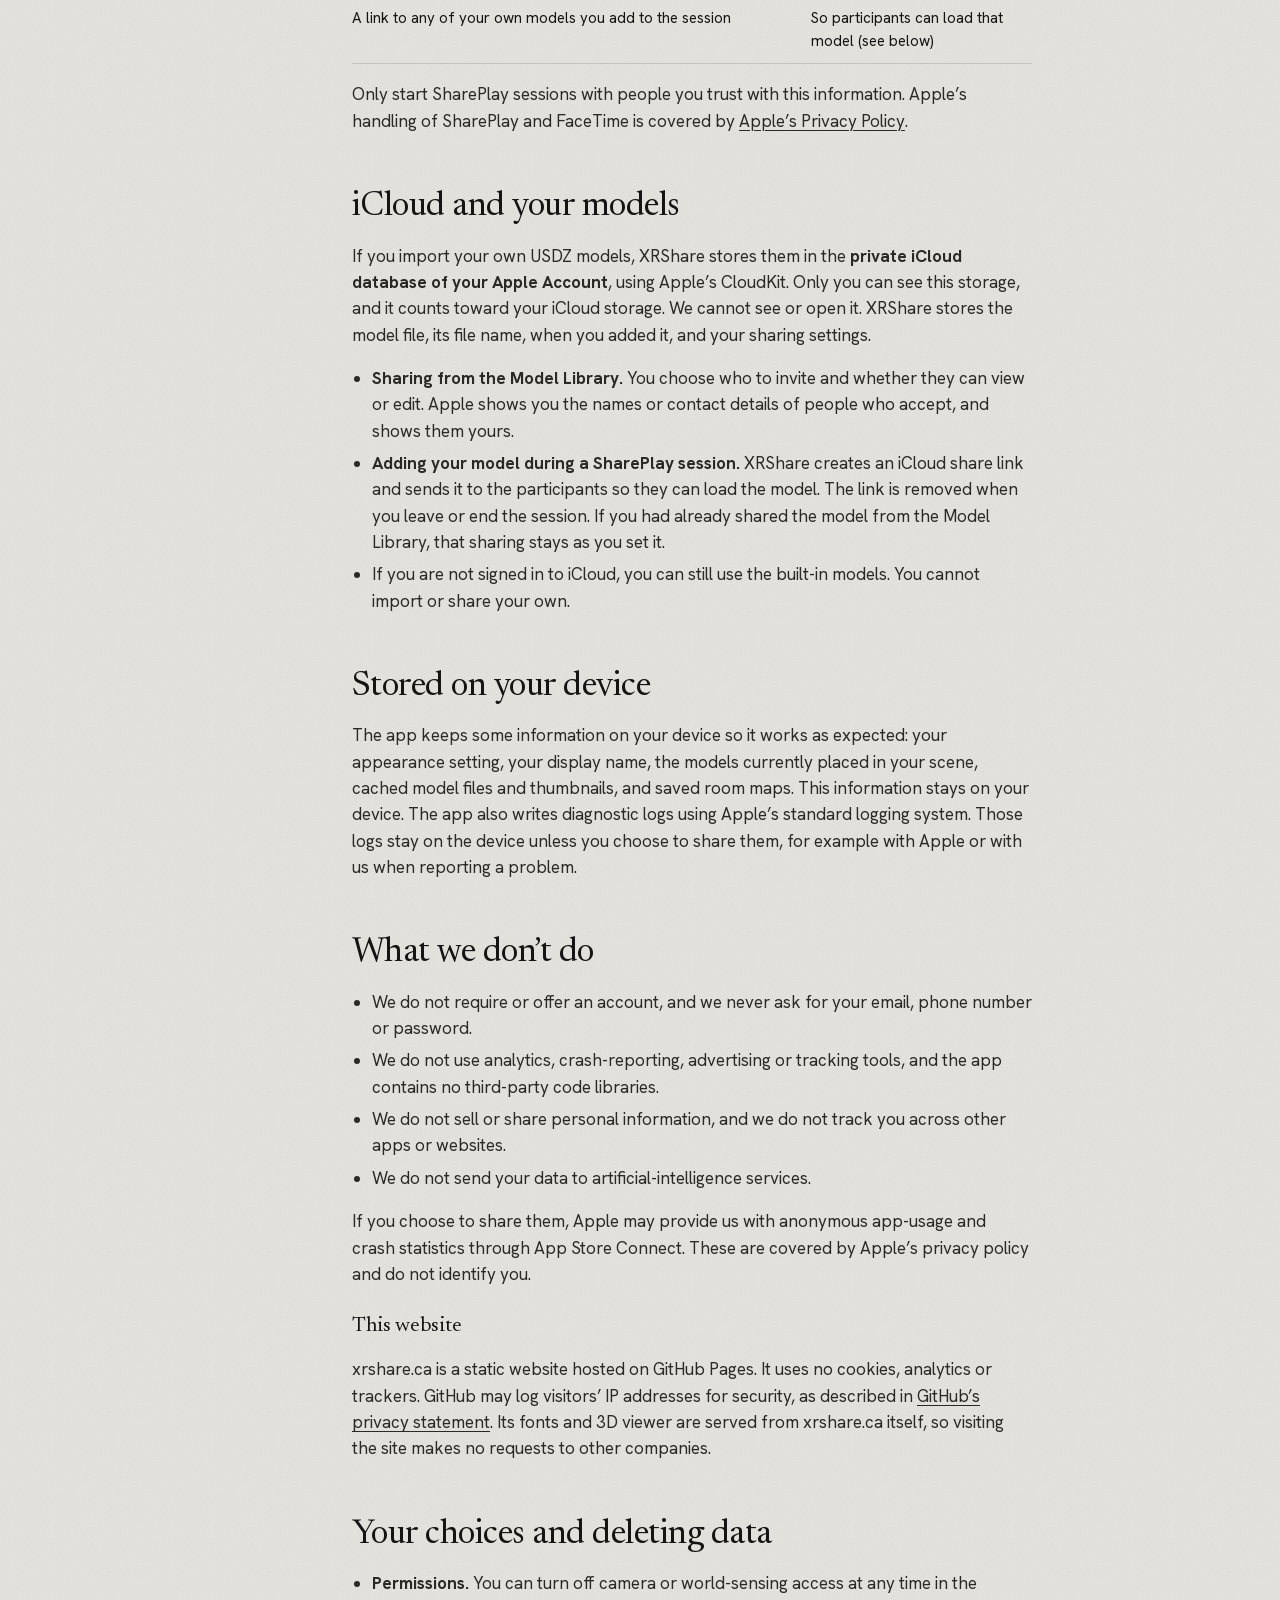
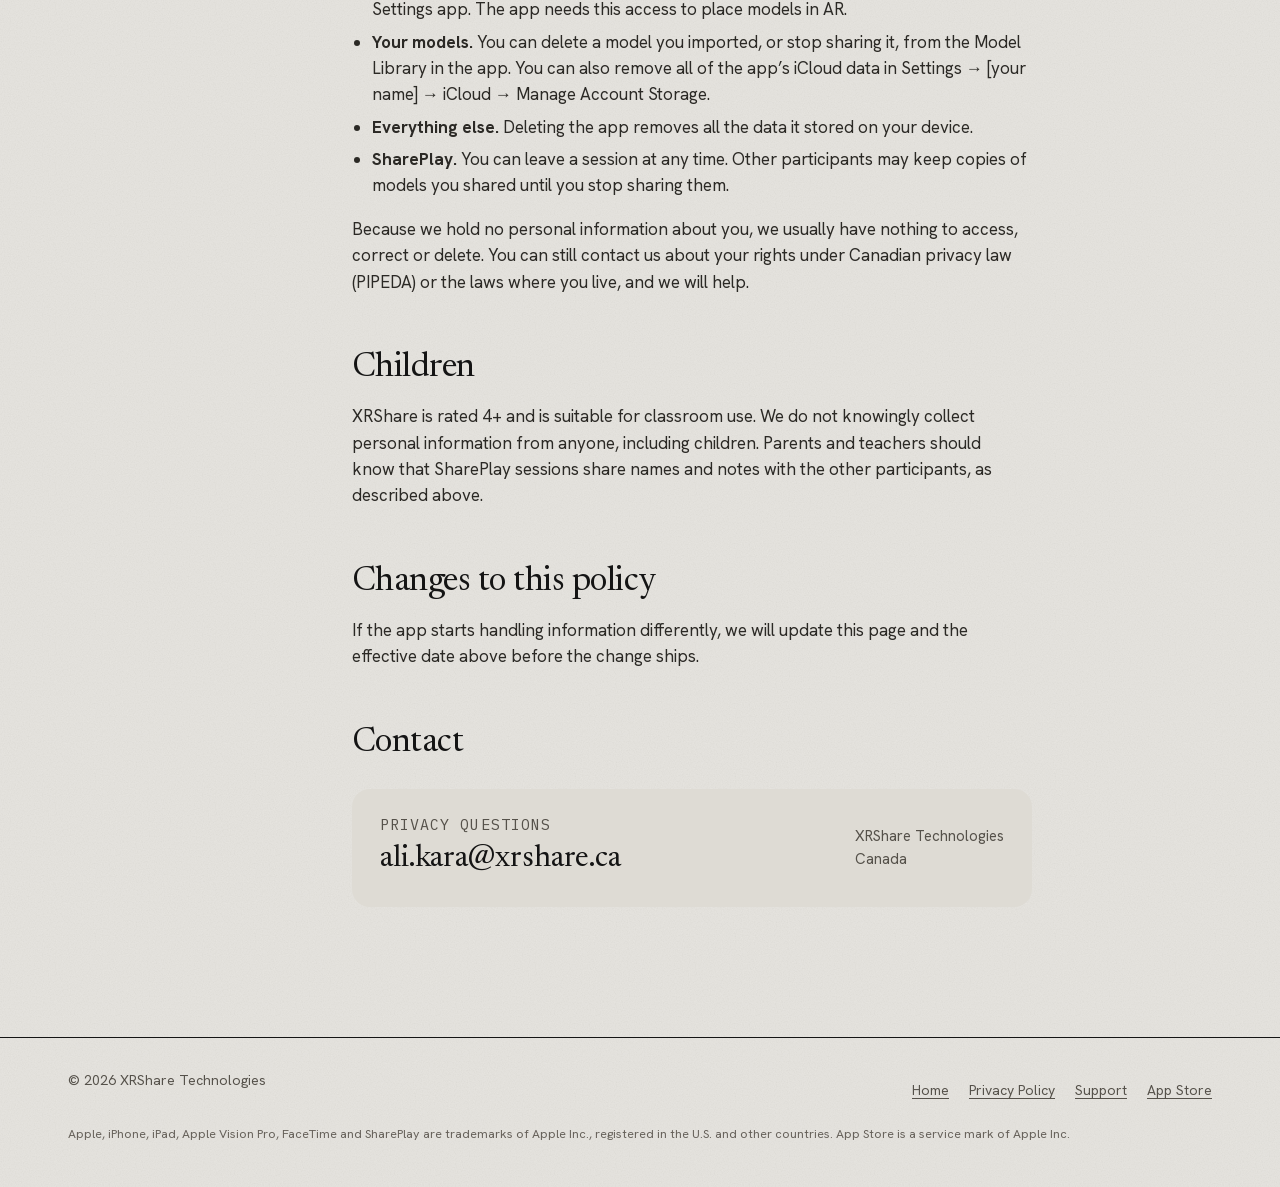
==== commit 0812f74e: "redesign: atlas-style hero with labelled specimen, proof image, steps beside a sticky phone, vision " ====
--- a/privacy/index.html
+++ b/privacy/index.html
@@ -8,24 +8,34 @@
   <link rel="canonical" href="https://xrshare.ca/privacy/">
   <meta name="apple-itunes-app" content="app-id=6752354657">
   <meta name="theme-color" content="#e8e6e1">
-  <link rel="icon" href="/favicon.ico" sizes="any">
-  <link rel="icon" type="image/png" href="/favicon-32.png">
+  <meta property="og:type" content="website">
+  <meta property="og:site_name" content="XRShare">
+  <meta property="og:title" content="XRShare Privacy Policy">
+  <meta property="og:description" content="How XRShare handles your information. XRShare does not collect personal data, has no accounts, and uses no analytics, advertising or tracking.">
+  <meta property="og:url" content="https://xrshare.ca/privacy/">
+  <meta property="og:image" content="https://xrshare.ca/assets/img/og.png">
+  <meta property="og:image:width" content="1200">
+  <meta property="og:image:height" content="630">
+  <meta property="og:image:alt" content="A 3D skin cross-section beside the words: See the same model, in the same place.">
+  <meta name="twitter:card" content="summary_large_image">
+  <link rel="icon" href="/favicon.svg" type="image/svg+xml">
+  <link rel="icon" href="/favicon.ico" sizes="32x32">
   <link rel="apple-touch-icon" href="/apple-touch-icon.png">
-  <link rel="preconnect" href="https://fonts.googleapis.com">
-  <link rel="preconnect" href="https://fonts.gstatic.com" crossorigin>
-  <link href="https://fonts.googleapis.com/css2?family=Hanken+Grotesk:wght@400;500;600&family=IBM+Plex+Mono:wght@400;500&family=Newsreader:ital,opsz,wght@0,6..72,400;1,6..72,400&display=swap" rel="stylesheet">
+  <link rel="preload" href="/assets/fonts/newsreader.woff2" as="font" type="font/woff2" crossorigin>
   <link rel="stylesheet" href="/assets/css/site.css">
+  <script defer src="/assets/js/site.js"></script>
 </head>
 <body>
   <a class="skip" href="#main">Skip to content</a>
 
-  <header class="site-head">
+  <header class="site-head always">
     <div class="wrap">
-      <a class="brand" href="/"><img src="/assets/img/icon-512.png" alt="" width="30" height="30">XRShare</a>
+      <a class="brand" href="/"><img src="/assets/img/icon-512.png" alt="" width="28" height="28">XRShare</a>
       <nav class="nav" aria-label="Primary">
-        <a class="hide-sm" href="/">Home</a>
+        <a class="wide" href="/">Home</a>
         <a href="/privacy/" aria-current="page">Privacy</a>
         <a href="/support/">Support</a>
+        <a class="get" href="https://apps.apple.com/app/xrshare/id6752354657">Get the app</a>
       </nav>
     </div>
   </header>
@@ -33,8 +43,9 @@
   <main id="main" class="doc">
     <div class="wrap">
       <aside>
-        <p class="label">On this page</p>
-        <ol>
+        <details class="toc">
+          <summary>On this page</summary>
+          <ol>
           <li><a href="#summary">Summary</a></li>
           <li><a href="#camera">Camera &amp; sensors</a></li>
           <li><a href="#shareplay">SharePlay sessions</a></li>
@@ -46,10 +57,12 @@
           <li><a href="#changes">Changes</a></li>
           <li><a href="#contact">Contact</a></li>
         </ol>
+        </details>
+        <a class="badge aside-badge" href="https://apps.apple.com/app/xrshare/id6752354657"><img src="/assets/img/badge-app-store-black.svg" alt="Download on the App Store" width="132" height="44"></a>
       </aside>
 
       <article>
-        <p class="label">Privacy Policy &middot; Effective 29 September 2026</p>
+        <p class="mono">Privacy Policy &middot; Effective 29 September 2026</p>
         <h1>Privacy Policy</h1>
         <p>This policy explains how the XRShare app for iPhone, iPad and Apple Vision Pro (the &ldquo;app&rdquo;), published by XRShare Technologies (&ldquo;we&rdquo;, &ldquo;us&rdquo;), handles information. It also covers this website, xrshare.ca.</p>
 
@@ -102,7 +115,7 @@
         <p>If you choose to share them, Apple may provide us with anonymous app-usage and crash statistics through App Store Connect. These are covered by Apple&rsquo;s privacy policy and do not identify you.</p>
 
         <h3>This website</h3>
-        <p>xrshare.ca is a static website hosted on GitHub Pages. It uses no cookies, analytics or trackers. GitHub may log visitors&rsquo; IP addresses for security, as described in <a href="https://docs.github.com/en/site-policy/privacy-policies/github-general-privacy-statement">GitHub&rsquo;s privacy statement</a>. Fonts are loaded from Google Fonts, and the 3D viewer from Google&rsquo;s content delivery network.</p>
+        <p>xrshare.ca is a static website hosted on GitHub Pages. It uses no cookies, analytics or trackers. GitHub may log visitors&rsquo; IP addresses for security, as described in <a href="https://docs.github.com/en/site-policy/privacy-policies/github-general-privacy-statement">GitHub&rsquo;s privacy statement</a>. Its fonts and 3D viewer are served from xrshare.ca itself, so visiting the site makes no requests to other companies.</p>
 
         <h2 id="choices">Your choices and deleting data</h2>
         <ul>
@@ -122,10 +135,10 @@
         <h2 id="contact">Contact</h2>
         <div class="contact-card">
           <div>
-            <p class="label" style="margin:0 0 6px">Privacy questions</p>
-            <a href="mailto:ali.kara@xrshare.ca?subject=XRShare%20privacy">ali.kara@xrshare.ca</a>
+            <p class="mono">Privacy questions</p>
+            <a class="email" href="mailto:ali.kara@xrshare.ca?subject=XRShare%20privacy">ali.kara@xrshare.ca</a>
           </div>
-          <p style="margin:0;color:#b7b3aa;font-size:14px">XRShare Technologies<br>Canada</p>
+          <p>XRShare Technologies<br>Canada</p>
         </div>
       </article>
     </div>
@@ -140,8 +153,8 @@
         <a href="/support/">Support</a>
         <a href="https://apps.apple.com/app/xrshare/id6752354657">App Store</a>
       </nav>
+      <p class="tm">Apple, iPhone, iPad, Apple Vision Pro, FaceTime and SharePlay are trademarks of Apple Inc., registered in the U.S. and other countries. App Store is a service mark of Apple Inc.</p>
     </div>
   </footer>
-  <script defer src="/assets/js/site.js"></script>
 </body>
 </html>
--- a/assets/css/site.css
+++ b/assets/css/site.css
@@ -1,19 +1,27 @@
 /* XRShare — xrshare.ca
-   Specimen-plate aesthetic: paper, ink, one arterial accent. */
+   An anatomy atlas that happens to be interactive: paper, ink, one arterial accent. */
+
+@font-face { font-family: "Newsreader"; src: url("/assets/fonts/newsreader.woff2") format("woff2"); font-style: normal; font-weight: 400; font-display: swap; }
+@font-face { font-family: "Newsreader"; src: url("/assets/fonts/newsreader-italic.woff2") format("woff2"); font-style: italic; font-weight: 400; font-display: swap; }
+@font-face { font-family: "Hanken Grotesk"; src: url("/assets/fonts/hanken-grotesk.woff2") format("woff2"); font-style: normal; font-weight: 100 900; font-display: swap; }
+@font-face { font-family: "IBM Plex Mono"; src: url("/assets/fonts/plex-mono-400.woff2") format("woff2"); font-style: normal; font-weight: 400; font-display: swap; }
+@font-face { font-family: "IBM Plex Mono"; src: url("/assets/fonts/plex-mono-500.woff2") format("woff2"); font-style: normal; font-weight: 500; font-display: swap; }
 
 :root {
   --paper: #e8e6e1;
-  --paper-deep: #dcd9d2;
+  --paper-deep: #dedbd4;
   --ink: #141414;
-  --ink-soft: #57534c;
-  --ink-faint: #8a857c;
+  --ink-soft: #55514a;
+  --ink-faint: #66615a;
   --rule: rgba(20, 20, 20, 0.14);
-  --signal: #c8372a;
+  --signal: #c8372a;       /* display italics and fills only */
+  --signal-text: #a82b20;  /* anything smaller than 24px */
   --night: #0d0d0f;
   --night-2: #17171a;
   --night-ink: #ecebe6;
-  --night-soft: #9c9a94;
-  --night-rule: rgba(236, 235, 230, 0.12);
+  --night-soft: #a3a19b;
+  --night-rule: rgba(236, 235, 230, 0.14);
+  --night-accent: #ff6a55;
 
   --serif: "Newsreader", "Iowan Old Style", Georgia, serif;
   --sans: "Hanken Grotesk", "Helvetica Neue", Helvetica, sans-serif;
@@ -24,15 +32,14 @@
   color-scheme: light;
 }
 
-*,
-*::before,
-*::after { box-sizing: border-box; }
-
-html { -webkit-text-size-adjust: 100%; scroll-behavior: smooth; }
+*, *::before, *::after { box-sizing: border-box; }
+html { -webkit-text-size-adjust: 100%; }
 
 body {
   margin: 0;
-  background: var(--paper);
+  background-color: var(--paper);
+  /* paper grain, painted behind content */
+  background-image: url("data:image/svg+xml,%3Csvg xmlns='http://www.w3.org/2000/svg' width='160' height='160'%3E%3Cfilter id='n'%3E%3CfeTurbulence type='fractalNoise' baseFrequency='.85' numOctaves='3' stitchTiles='stitch'/%3E%3CfeColorMatrix values='0 0 0 0 0 0 0 0 0 0 0 0 0 0 0 0 0 0 .05 0'/%3E%3C/filter%3E%3Crect width='100%25' height='100%25' filter='url(%23n)'/%3E%3C/svg%3E");
   color: var(--ink);
   font-family: var(--sans);
   font-size: 17px;
@@ -41,339 +48,326 @@
   overflow-x: hidden;
 }
 
-/* paper grain */
-body::before {
-  content: "";
-  position: fixed;
-  inset: 0;
-  pointer-events: none;
-  z-index: 100;
-  opacity: 0.35;
-  mix-blend-mode: multiply;
-  background-image: url("data:image/svg+xml,%3Csvg xmlns='http://www.w3.org/2000/svg' width='160' height='160'%3E%3Cfilter id='n'%3E%3CfeTurbulence type='fractalNoise' baseFrequency='.85' numOctaves='3' stitchTiles='stitch'/%3E%3CfeColorMatrix values='0 0 0 0 0 0 0 0 0 0 0 0 0 0 0 0 0 0 .09 0'/%3E%3C/filter%3E%3Crect width='100%25' height='100%25' filter='url(%23n)'/%3E%3C/svg%3E");
-}
-
-img { max-width: 100%; display: block; }
+img { max-width: 100%; height: auto; display: block; }
 a { color: inherit; text-decoration-thickness: 1px; text-underline-offset: 3px; }
-a:hover { color: var(--signal); }
-:focus-visible { outline: 2px solid var(--signal); outline-offset: 3px; }
+a:hover { color: var(--signal-text); }
+:focus-visible { outline: 2px solid var(--signal-text); outline-offset: 3px; border-radius: 2px; }
+p { text-wrap: pretty; }
 
 .wrap { width: 100%; max-width: var(--max); margin: 0 auto; padding: 0 var(--gutter); }
-
-.skip {
-  position: absolute; left: -9999px; top: 8px;
-  background: var(--ink); color: var(--paper); padding: 8px 12px; z-index: 200;
-}
+.visually-hidden { position: absolute !important; width: 1px; height: 1px; overflow: hidden; clip: rect(0 0 0 0); white-space: nowrap; }
+.skip { position: absolute; left: -9999px; top: 8px; background: var(--ink); color: var(--paper); padding: 8px 12px; z-index: 200; }
 .skip:focus { left: 8px; }
 
 /* ---------- type ---------- */
 
-.label {
+h1, h2, h3 { font-family: var(--serif); font-weight: 400; margin: 0; letter-spacing: -0.015em; text-wrap: balance; }
+h1 { font-size: clamp(44px, 5.8vw, 84px); line-height: 0.98; }
+h1 em { font-style: italic; color: var(--signal); }
+h2 { font-size: clamp(32px, 4.2vw, 56px); line-height: 1.04; }
+h2 em { font-style: italic; color: inherit; }
+h3 { font-size: 26px; line-height: 1.15; }
+
+.mono {
   font-family: var(--mono);
-  font-size: 11.5px;
-  letter-spacing: 0.08em;
+  font-size: 12px;
+  letter-spacing: 0.07em;
   text-transform: uppercase;
   color: var(--ink-soft);
 }
-.label b { color: var(--signal); font-weight: 500; }
-
-h1, h2, h3 { font-family: var(--serif); font-weight: 400; margin: 0; letter-spacing: -0.015em; }
-h1 { font-size: clamp(44px, 7.2vw, 96px); line-height: 0.96; }
-h2 { font-size: clamp(34px, 4.6vw, 60px); line-height: 1.02; }
-h3 { font-size: 26px; line-height: 1.15; }
-h1 em, h2 em { font-style: italic; color: var(--signal); }
-
-.lede { font-size: clamp(18px, 1.6vw, 21px); color: var(--ink-soft); max-width: 34em; }
+.lede { font-size: clamp(18px, 1.5vw, 20px); color: var(--ink-soft); max-width: 32em; margin: 0; }
 
 /* ---------- header ---------- */
 
 .site-head {
   position: sticky; top: 0; z-index: 50;
-  background: color-mix(in srgb, var(--paper) 88%, transparent);
+  background: color-mix(in srgb, var(--paper) 90%, transparent);
   backdrop-filter: blur(10px);
   -webkit-backdrop-filter: blur(10px);
   border-bottom: 1px solid var(--rule);
 }
-.site-head .wrap { display: flex; align-items: center; justify-content: space-between; height: 60px; gap: 16px; }
+.site-head .wrap { display: flex; align-items: center; justify-content: space-between; height: 60px; gap: 12px; }
 .brand { display: flex; align-items: center; gap: 10px; text-decoration: none; font-family: var(--serif); font-size: 22px; }
-.brand img { width: 30px; height: 30px; border-radius: 7px; mix-blend-mode: multiply; }
-.nav { display: flex; gap: clamp(14px, 2.5vw, 28px); font-family: var(--mono); font-size: 12px; letter-spacing: 0.06em; text-transform: uppercase; }
-.nav a { text-decoration: none; }
-.nav a[aria-current="page"] { color: var(--signal); }
-@media (max-width: 560px) { .nav .hide-sm { display: none; } }
+.brand img { width: 28px; height: 28px; border-radius: 7px; box-shadow: 0 0 0 1px var(--rule); }
+.nav { display: flex; align-items: center; gap: clamp(4px, 1.6vw, 20px); font-family: var(--mono); font-size: 12px; letter-spacing: 0.06em; text-transform: uppercase; }
+.nav a { text-decoration: none; padding: 12px 6px; }
+.nav a[aria-current="page"] { color: var(--signal-text); }
+.nav .get {
+  background: var(--ink); color: var(--paper); border-radius: 999px; padding: 9px 14px; margin-left: 6px;
+  opacity: 0; transform: translateY(-4px); pointer-events: none; transition: opacity .25s, transform .25s;
+}
+.nav .get:hover { color: var(--paper); background: #000; }
+.site-head.scrolled .nav .get, .site-head.always .nav .get { opacity: 1; transform: none; pointer-events: auto; }
+.nav .get { white-space: nowrap; }
+@media (max-width: 640px) { .nav .wide { display: none; } }
+@media (max-width: 420px) { .nav .get { display: none; } }
 
 /* ---------- hero ---------- */
 
-.hero { position: relative; padding: clamp(28px, 5vw, 64px) 0 clamp(40px, 6vw, 80px); }
-.hero .wrap { display: grid; grid-template-columns: minmax(0, 1fr) minmax(0, 1.05fr); gap: clamp(24px, 4vw, 56px); align-items: center; }
-.hero-copy > * + * { margin-top: 24px; }
-.hero-copy .label { display: flex; gap: 12px; align-items: center; }
-.hero-copy .label::before { content: ""; width: 28px; height: 1px; background: var(--ink); }
-
-.cta { display: flex; flex-wrap: wrap; align-items: center; gap: 18px 24px; }
+.hero { padding: clamp(28px, 5vw, 64px) 0 clamp(48px, 7vw, 96px); }
+.hero .wrap {
+  display: grid;
+  grid-template-columns: minmax(0, 1fr) minmax(0, 1.05fr);
+  grid-template-areas: "head plate" "body plate";
+  grid-template-rows: auto 1fr;
+  column-gap: clamp(24px, 4vw, 64px);
+}
+.hero-head { grid-area: head; align-self: end; }
+.hero-body { grid-area: body; }
+.hero-plate { grid-area: plate; align-self: center; }
+.hero-head .mono { margin: 0 0 22px; }
+.hero-body { display: flex; flex-direction: column; gap: 26px; padding-top: 26px; }
+
+.cta { display: flex; flex-wrap: wrap; align-items: center; gap: 16px 28px; }
+.badge { display: inline-block; }
 .badge img { height: 52px; width: auto; }
-.textlink { font-family: var(--mono); font-size: 12.5px; letter-spacing: 0.06em; text-transform: uppercase; text-decoration: none; border-bottom: 1px solid currentColor; padding-bottom: 2px; }
-.facts { display: flex; flex-wrap: wrap; gap: 8px 20px; padding: 0; margin: 0; list-style: none; }
-.facts li { font-family: var(--mono); font-size: 12px; color: var(--ink-soft); }
-.facts li::before { content: "+ "; color: var(--signal); }
+.textlink { font-family: var(--mono); font-size: 12.5px; letter-spacing: 0.06em; text-transform: uppercase; text-decoration: none; border-bottom: 1px solid currentColor; padding: 10px 0 2px; }
+.facts { margin: -8px 0 0; color: var(--ink-soft); font-size: 15px; }
+
+@media (max-width: 880px) {
+  .hero .wrap { grid-template-columns: 1fr; grid-template-areas: "head" "plate" "body"; grid-template-rows: auto; }
+  .hero-body { padding-top: 8px; }
+  .hero-body .lede { order: 3; }
+  .hero-body .cta { order: 1; }
+  .hero-body .facts { order: 2; }
+  .hero-head .mono .long { display: none; }
+}
 
 /* specimen plate */
-.plate { position: relative; aspect-ratio: 1 / 1; width: 100%; max-width: 640px; justify-self: end; }
-.rings { position: absolute; inset: 0; width: 100%; height: 100%; overflow: visible; }
+.plate { position: relative; width: 100%; max-width: 620px; margin-left: auto; }
+.plate-stage { position: relative; aspect-ratio: 1 / 1; container-type: inline-size; }
+.rings { position: absolute; inset: 0; width: 100%; height: 100%; overflow: visible; pointer-events: none; }
 .rings circle, .rings path { fill: none; stroke: var(--ink); stroke-linecap: round; }
-.rings .pulse { stroke: var(--signal); opacity: 0; transform-origin: 50% 50%; animation: pulse 4.8s cubic-bezier(.2,.6,.3,1) infinite; }
-.rings .pulse:nth-of-type(2) { animation-delay: 1.6s; }
-.rings .pulse:nth-of-type(3) { animation-delay: 3.2s; }
-@keyframes pulse {
-  0% { opacity: 0; transform: scale(0.42); }
-  15% { opacity: 0.7; }
-  100% { opacity: 0; transform: scale(1.02); }
-}
 
 .plate model-viewer {
-  position: absolute; inset: 12%;
-  width: 76%; height: 76%;
+  position: absolute; inset: 0; width: 100%; height: 100%;
+  background: transparent;
   --poster-color: transparent;
-  --progress-bar-color: var(--signal);
-  background: transparent;
-}
+  --progress-bar-height: 0px;
+}
+.plate model-viewer::part(default-progress-bar) { display: none; }
 .plate model-viewer::part(default-ar-button) { display: none; }
-model-viewer::part(default-progress-bar) { display: none; }
-
-.device {
-  position: absolute; display: flex; align-items: center; gap: 8px;
-  font-family: var(--mono); font-size: 11px; letter-spacing: 0.06em; text-transform: uppercase;
-  background: var(--paper); padding: 4px 8px; border: 1px solid var(--rule); border-radius: 999px;
-  white-space: nowrap;
-}
-.device::before { content: ""; width: 7px; height: 7px; border-radius: 50%; background: var(--signal); box-shadow: 0 0 0 3px color-mix(in srgb, var(--signal) 20%, transparent); }
-.device.d1 { top: 6%; left: 2%; }
-.device.d2 { top: 44%; right: -2%; }
-.device.d3 { bottom: 16%; right: 4%; }
-
-.plate-caption {
-  position: absolute; left: 0; right: 0; bottom: -8px;
-  display: flex; justify-content: space-between; gap: 12px; flex-wrap: wrap;
-}
-
-.specimens { display: flex; gap: 6px; flex-wrap: wrap; }
-.specimens button {
+
+/* atlas labels (model-viewer hotspots) */
+.tag {
+  position: relative; width: 10px; height: 10px; padding: 0; border: 0; background: transparent; cursor: default;
+  transition: opacity .3s;
+}
+.tag::before { content: ""; position: absolute; inset: 1px; border-radius: 50%; background: var(--ink); box-shadow: 0 0 0 2px var(--paper); }
+.tag span {
+  position: absolute; top: 50%; transform: translateY(-50%);
+  white-space: nowrap; font-family: var(--mono); font-size: 11px; letter-spacing: 0.06em; text-transform: uppercase; color: var(--ink);
+  display: flex; align-items: center; gap: 8px;
+}
+.tag span::before { content: ""; width: calc(var(--k, 12) * 1cqi); height: 1px; background: var(--ink); flex: none; }
+.tag span > i { font-style: normal; background: color-mix(in srgb, var(--paper) 88%, transparent); padding: 2px 6px; border-radius: 4px; }
+.tag.left span { right: 5px; flex-direction: row-reverse; }
+.tag.right span { left: 5px; }
+.tag[data-visible="false"] { opacity: 0; }
+.plate:not(.show-tags) .tag { opacity: 0; }
+@media (max-width: 540px) { .tag span { font-size: 9.5px; letter-spacing: 0.04em; gap: 4px; } .tag span > i { padding: 1px 4px; } }
+
+.plate-foot {
+  display: grid; grid-template-columns: 1fr auto; gap: 14px 20px; align-items: start;
+  border-top: 1px solid var(--ink); padding-top: 14px; margin-top: 4px;
+}
+.fig { margin: 0; }
+.fig .mono b { color: var(--signal-text); font-weight: 500; }
+.fig p { margin: 6px 0 0; font-size: 15px; color: var(--ink-soft); max-width: 38ch; }
+.plate-controls { display: flex; flex-direction: column; align-items: flex-end; gap: 10px; }
+.specimens { display: flex; gap: 6px; flex-wrap: wrap; justify-content: flex-end; }
+.specimens button, .ar-btn {
   font: inherit; font-family: var(--mono); font-size: 11.5px; letter-spacing: 0.06em; text-transform: uppercase;
-  background: transparent; color: var(--ink); border: 1px solid var(--rule); border-radius: 999px;
-  padding: 6px 12px; cursor: pointer;
-}
+  min-height: 44px; padding: 0 16px; border-radius: 999px; cursor: pointer;
+}
+.specimens button { background: transparent; color: var(--ink); border: 1px solid var(--rule); }
+.specimens button:hover { border-color: var(--ink); }
 .specimens button[aria-pressed="true"] { background: var(--ink); color: var(--paper); border-color: var(--ink); }
-.ar-btn {
-  font: inherit; font-family: var(--mono); font-size: 11.5px; letter-spacing: 0.06em; text-transform: uppercase;
-  background: var(--signal); color: #fff; border: 0; border-radius: 999px; padding: 7px 14px; cursor: pointer;
-}
+.ar-btn { background: var(--signal); color: #fff; border: 0; }
 .ar-btn[hidden] { display: none; }
-
-@media (max-width: 880px) {
-  .hero .wrap { grid-template-columns: 1fr; }
-  .plate { justify-self: center; margin-bottom: 40px; }
-}
-
-/* entrance */
-.rise { opacity: 0; transform: translateY(14px); animation: rise 0.9s cubic-bezier(.2,.7,.2,1) forwards; }
-.rise.r2 { animation-delay: 0.08s; } .rise.r3 { animation-delay: 0.16s; } .rise.r4 { animation-delay: 0.24s; } .rise.r5 { animation-delay: 0.32s; }
-@keyframes rise { to { opacity: 1; transform: none; } }
-
-/* ---------- sections ---------- */
-
-section { position: relative; }
-.section { padding: clamp(64px, 9vw, 128px) 0; border-top: 1px solid var(--rule); }
-.section-head { display: grid; grid-template-columns: 200px minmax(0, 1fr); gap: 24px; margin-bottom: clamp(32px, 5vw, 64px); }
-.section-head .lede { margin-top: 18px; }
-@media (max-width: 760px) { .section-head { grid-template-columns: 1fr; gap: 12px; } }
-
-/* steps */
-.steps { list-style: none; margin: 0; padding: 0; display: grid; grid-template-columns: repeat(4, minmax(0, 1fr)); border-top: 1px solid var(--ink); }
-.steps li { padding: 22px 22px 8px 0; border-right: 1px solid var(--rule); }
-.steps li + li { padding-left: 22px; }
-.steps li:last-child { border-right: 0; }
-.steps .num { font-family: var(--mono); font-size: 12px; color: var(--signal); }
-.steps h3 { margin: 18px 0 10px; }
-.steps p { margin: 0; color: var(--ink-soft); font-size: 16px; }
-@media (max-width: 900px) {
-  .steps { grid-template-columns: 1fr 1fr; }
-  .steps li:nth-child(2) { border-right: 0; }
-  .steps li:nth-child(3) { padding-left: 0; }
-  .steps li:nth-child(n+3) { border-top: 1px solid var(--rule); }
-}
-@media (max-width: 540px) {
-  .steps { grid-template-columns: 1fr; }
-  .steps li, .steps li + li { padding-left: 0; border-right: 0; }
-  .steps li + li { border-top: 1px solid var(--rule); }
-}
-
-/* iPhone filmstrip */
-.strip {
-  display: grid; grid-auto-flow: column; grid-auto-columns: clamp(200px, 22vw, 260px);
-  gap: 16px; overflow-x: auto; scroll-snap-type: x mandatory;
-  padding: 4px var(--gutter) 24px;
-  margin: 0 calc(-1 * var(--gutter));
-  scrollbar-width: thin; scrollbar-color: var(--ink-faint) transparent;
-}
-.strip figure { margin: 0; scroll-snap-align: start; }
-.strip img { width: 100%; height: auto; border-radius: 14px; background: #2a2a2a; box-shadow: 0 1px 0 rgba(0,0,0,.05), 0 18px 40px -24px rgba(0,0,0,.5); }
-.strip figcaption { margin-top: 10px; }
-.strip-hint { display: flex; justify-content: space-between; align-items: center; gap: 12px; margin-top: 8px; }
-.strip-nav { display: flex; gap: 8px; }
-.strip-nav button {
-  width: 40px; height: 40px; border-radius: 50%; border: 1px solid var(--ink); background: transparent; color: var(--ink);
-  font-size: 16px; cursor: pointer;
-}
-.strip-nav button:hover { background: var(--ink); color: var(--paper); }
-
-/* Vision Pro band */
-.night { background: var(--night); color: var(--night-ink); border-top: 0; }
-.night .label { color: var(--night-soft); }
-.night .lede { color: var(--night-soft); }
-.night h2 em { color: #ff6a55; }
-.stage { display: grid; grid-template-columns: minmax(0, 1fr) 260px; gap: 20px; }
-.stage-main { margin: 0; position: relative; }
-.stage-main img { width: 100%; height: auto; aspect-ratio: 16 / 9; object-fit: cover; border-radius: 16px; border: 1px solid var(--night-rule); }
-.stage-main figcaption { margin-top: 14px; color: var(--night-soft); font-size: 15px; }
-.stage-list { list-style: none; margin: 0; padding: 0; display: grid; gap: 10px; align-content: start; }
-.stage-list button {
-  width: 100%; display: grid; grid-template-columns: 88px 1fr; gap: 12px; align-items: center; text-align: left;
-  background: var(--night-2); color: var(--night-ink); border: 1px solid var(--night-rule); border-radius: 12px; padding: 8px;
-  font: inherit; font-size: 14px; cursor: pointer;
-}
-.stage-list button img { width: 88px; aspect-ratio: 16 / 9; object-fit: cover; border-radius: 7px; }
-.stage-list button[aria-pressed="true"] { border-color: #ff6a55; }
+.hint { font-size: 13px; color: var(--ink-faint); margin: 0; }
+@media (max-width: 880px) { .plate { margin: 0 auto; max-width: 520px; } }
+@media (max-width: 560px) {
+  .plate-foot { grid-template-columns: 1fr; }
+  .plate-controls { align-items: flex-start; }
+  .specimens { justify-content: flex-start; }
+}
+
+/* entrance: transform only, so the headline is never invisible */
+.rise { animation: rise 0.8s cubic-bezier(.2,.7,.2,1) both; }
+.rise.r2 { animation-delay: .06s; } .rise.r3 { animation-delay: .12s; }
+@keyframes rise { from { transform: translateY(12px); } to { transform: none; } }
+
+/* ---------- proof ---------- */
+
+.proof { padding: 0 0 clamp(64px, 9vw, 128px); }
+.proof figure { margin: 0; display: grid; grid-template-columns: minmax(0, 7fr) minmax(0, 4fr); gap: clamp(20px, 4vw, 56px); align-items: end; }
+.proof img { width: 100%; border-radius: 16px; }
+.proof figcaption { padding-bottom: 6px; }
+.proof figcaption p:not(.mono) { font-family: var(--serif); font-size: clamp(22px, 2.2vw, 30px); line-height: 1.2; margin: 12px 0 0; text-wrap: balance; }
+@media (max-width: 760px) { .proof figure { grid-template-columns: 1fr; } }
+
+/* ---------- how it works: steps beside a sticky phone ---------- */
+
+.how { padding: clamp(64px, 9vw, 128px) 0; border-top: 1px solid var(--rule); }
+.how h2 { max-width: 14em; margin-bottom: clamp(40px, 6vw, 80px); }
+.walk { display: grid; grid-template-columns: minmax(0, 1fr) minmax(0, 340px); gap: clamp(32px, 6vw, 96px); }
+.walk ol { list-style: none; margin: 0; padding: 0; counter-reset: step; }
+.walk li { counter-increment: step; padding: 28px 0 clamp(48px, 10vh, 120px); border-top: 1px solid var(--rule); transition: opacity .3s; }
+.walk li:first-child { border-top-color: var(--ink); }
+.walk li::before { content: counter(step, decimal-leading-zero); display: block; font-family: var(--mono); font-size: 12px; color: var(--signal-text); margin-bottom: 14px; }
+.walk h3 { margin-bottom: 10px; }
+.walk p { margin: 0; color: var(--ink-soft); max-width: 30em; }
+.walk li img { display: none; }
+.walk.js li:not(.active) { opacity: .45; }
+
+.phone { position: sticky; top: 96px; align-self: start; }
+.phone-screen { position: relative; aspect-ratio: 600 / 1317; }
+.phone-screen img, .walk li img {
+  border-radius: 36px;
+  box-shadow: 0 30px 60px -30px rgba(20,20,20,.45), 0 0 0 1px rgba(20,20,20,.08);
+  background: #111;
+}
+.phone-screen img { position: absolute; inset: 0; width: 100%; height: 100%; object-fit: cover; opacity: 0; transition: opacity .45s; }
+.phone-screen img.on { opacity: 1; }
+
 @media (max-width: 860px) {
-  .stage { grid-template-columns: 1fr; }
-  .stage-list { grid-auto-flow: column; grid-auto-columns: 200px; overflow-x: auto; padding-bottom: 8px; }
-}
-
-/* uses */
-.uses { display: grid; grid-template-columns: repeat(3, minmax(0, 1fr)); gap: clamp(20px, 3vw, 40px); }
-.use { border-top: 1px solid var(--ink); padding-top: 20px; }
-.use h3 { margin: 12px 0 10px; }
-.use p { margin: 0; color: var(--ink-soft); }
-@media (max-width: 820px) { .uses { grid-template-columns: 1fr; } }
-
-/* features table */
-.features { display: grid; grid-template-columns: repeat(2, minmax(0, 1fr)); gap: 0 clamp(24px, 4vw, 64px); margin: 0; }
-.features div { display: grid; grid-template-columns: 150px 1fr; gap: 16px; padding: 16px 0; border-bottom: 1px solid var(--rule); }
-.features dt { font-family: var(--mono); font-size: 12px; letter-spacing: 0.06em; text-transform: uppercase; color: var(--ink-soft); padding-top: 3px; }
-.features dd { margin: 0; }
-@media (max-width: 820px) { .features { grid-template-columns: 1fr; } .features div { grid-template-columns: 1fr; gap: 4px; } }
-
-/* notice blocks (privacy + support on the home page) */
+  .walk { grid-template-columns: 1fr; }
+  .phone { display: none; }
+  .walk.js li:not(.active) { opacity: 1; }
+  .walk li { display: grid; grid-template-columns: minmax(0, 1fr) 132px; grid-template-rows: auto auto 1fr; align-content: start; gap: 4px 20px; padding-bottom: 40px; }
+  .walk li::before { margin-bottom: 6px; }
+  .walk li::before, .walk li h3, .walk li p { grid-column: 1; }
+  .walk li img { display: block; grid-column: 2; grid-row: 1 / span 3; width: 132px; border-radius: 20px; }
+}
+
+/* ---------- Vision Pro (night) ---------- */
+
+.night { background: var(--night); color: var(--night-ink); }
+.night .mono { color: var(--night-soft); }
+.vision { padding: clamp(48px, 6vw, 80px) 0 clamp(64px, 8vw, 112px); }
+.vision-stage { position: relative; margin: 0; border-radius: 18px; overflow: hidden; }
+.vision-stage img { width: 100%; aspect-ratio: 16 / 9; object-fit: cover; transition: opacity .35s; }
+.vision-stage img.fading { opacity: 0; }
+.vision-stage::after { content: ""; position: absolute; inset: 0; background: linear-gradient(to top, rgba(13,13,15,.96) 0%, rgba(13,13,15,.82) 30%, rgba(13,13,15,.35) 55%, rgba(13,13,15,0) 72%); pointer-events: none; }
+.vision-copy { position: absolute; left: clamp(20px, 4vw, 48px); right: clamp(20px, 4vw, 48px); bottom: clamp(20px, 4vw, 44px); z-index: 1; max-width: 640px; }
+.vision-copy h2 { font-size: clamp(28px, 3.6vw, 48px); }
+.vision-copy p { color: var(--night-soft); margin: 14px 0 0; max-width: 34em; }
+.vision-tabs { list-style: none; margin: 16px 0 0; padding: 0; display: grid; grid-template-columns: repeat(5, minmax(0, 1fr)); gap: 10px; }
+.vision-tabs button {
+  width: 100%; text-align: left; background: var(--night-2); color: var(--night-ink); border: 1px solid var(--night-rule);
+  border-radius: 12px; padding: 8px; font: inherit; font-size: 14px; cursor: pointer; display: grid; gap: 8px; min-height: 44px;
+}
+.vision-tabs img { width: 100%; aspect-ratio: 16 / 10; object-fit: cover; border-radius: 7px; }
+.vision-tabs button[aria-pressed="true"] { border-color: var(--night-accent); }
+.vision-tabs button:hover { border-color: rgba(236,235,230,.4); }
+.vision .caption { margin: 14px 0 0; color: var(--night-soft); font-size: 15px; }
+@media (max-width: 860px) {
+  .vision-stage::after { display: none; }
+  .vision-copy { position: static; padding: 0 0 20px; }
+  .vision-stage { display: flex; flex-direction: column-reverse; overflow: visible; }
+  .vision-stage img { border-radius: 14px; }
+  .vision-tabs { grid-template-columns: none; grid-auto-flow: column; grid-auto-columns: 150px; overflow-x: auto; padding-bottom: 6px; }
+}
+
+/* ---------- what you can do: ruled rows ---------- */
+
+.can { padding: clamp(64px, 9vw, 128px) 0 clamp(48px, 6vw, 80px); }
+.can h2 { margin-bottom: clamp(32px, 5vw, 56px); }
+.rows { margin: 0; }
+.row { display: grid; grid-template-columns: minmax(0, 5fr) minmax(0, 6fr) 120px; gap: 16px clamp(20px, 4vw, 56px); padding: 26px 0; border-top: 1px solid var(--ink); align-items: start; }
+.row:last-child { border-bottom: 1px solid var(--rule); }
+.row dt { font-family: var(--serif); font-size: 26px; line-height: 1.15; }
+.row dd { margin: 0; color: var(--ink-soft); }
+.row .thumb { width: 120px; aspect-ratio: 1; object-fit: cover; border-radius: 12px; box-shadow: 0 0 0 1px var(--rule); }
+.used { margin: clamp(28px, 4vw, 44px) 0 0; font-size: 18px; color: var(--ink-soft); max-width: 44em; }
+@media (max-width: 760px) {
+  .row { grid-template-columns: minmax(0, 1fr) 84px; }
+  .row dt { grid-column: 1; font-size: 23px; }
+  .row dd { grid-column: 1; }
+  .row .thumb { grid-column: 2; grid-row: 1 / span 2; width: 84px; }
+}
+
+/* ---------- privacy + support ---------- */
+
+.trust { padding: clamp(40px, 6vw, 72px) 0 clamp(64px, 8vw, 104px); }
 .notices { display: grid; grid-template-columns: repeat(2, minmax(0, 1fr)); gap: 16px; }
 .notice { background: var(--paper-deep); border-radius: 18px; padding: clamp(24px, 3vw, 36px); }
 .notice h3 { margin: 10px 0 12px; }
 .notice p { margin: 0 0 14px; color: var(--ink-soft); }
-.notice ul { margin: 0 0 16px; padding-left: 18px; color: var(--ink-soft); }
-.notice ul li { margin: 4px 0; }
+.notice ul { margin: 0 0 18px; padding-left: 18px; color: var(--ink-soft); }
+.notice li { margin: 4px 0; }
+.notice .email { font-family: var(--serif); font-size: 24px; text-decoration: none; }
 @media (max-width: 820px) { .notices { grid-template-columns: 1fr; } }
 
-/* closing cta */
-.closing { text-align: center; padding: clamp(72px, 10vw, 140px) 0; border-top: 1px solid var(--rule); }
-.closing img.mark { width: 84px; height: 84px; margin: 0 auto 28px; border-radius: 20px; mix-blend-mode: multiply; }
-.closing .cta { justify-content: center; margin-top: 32px; }
+/* ---------- closing ---------- */
+
+.closing { text-align: center; padding: clamp(80px, 11vw, 148px) 0; }
+.closing .mark { width: 76px; height: 76px; margin: 0 auto 28px; border-radius: 18px; }
+.closing h2 { max-width: 12em; margin: 0 auto; }
+.closing p { color: var(--night-soft); margin: 18px auto 0; }
+.closing .cta { justify-content: center; margin-top: 34px; }
 
 /* ---------- footer ---------- */
 
-.site-foot { border-top: 1px solid var(--ink); padding: 32px 0 48px; font-size: 14px; color: var(--ink-soft); }
-.site-foot .wrap { display: flex; flex-wrap: wrap; justify-content: space-between; gap: 16px 32px; }
-.site-foot nav { display: flex; flex-wrap: wrap; gap: 20px; }
+.site-foot { border-top: 1px solid var(--ink); padding: 32px 0 44px; font-size: 14px; color: var(--ink-soft); }
+.site-foot .wrap { display: flex; flex-wrap: wrap; justify-content: space-between; gap: 12px 32px; }
+.site-foot nav { display: flex; flex-wrap: wrap; gap: 4px 20px; }
+.site-foot nav a { padding: 10px 0; }
+.site-foot .tm { flex-basis: 100%; font-size: 12.5px; color: var(--ink-faint); margin: 0; }
+.site-foot.night { border-top-color: var(--night-rule); color: var(--night-soft); }
+.site-foot.night .tm { color: #8f8d87; }
 
 /* ---------- document pages (privacy / support) ---------- */
 
-.doc { padding: clamp(40px, 6vw, 80px) 0 clamp(64px, 8vw, 112px); }
-.doc .wrap { display: grid; grid-template-columns: 220px minmax(0, 720px); gap: clamp(24px, 5vw, 72px); }
+.doc { padding: clamp(32px, 6vw, 80px) 0 clamp(64px, 8vw, 112px); }
+.doc .wrap { display: grid; grid-template-columns: 220px minmax(0, 40em); gap: clamp(24px, 5vw, 72px); }
 .doc aside { position: sticky; top: 88px; align-self: start; }
-.doc aside ol { list-style: none; margin: 16px 0 0; padding: 0; font-size: 14px; }
-.doc aside li { padding: 6px 0; border-bottom: 1px solid var(--rule); }
-.doc aside a { text-decoration: none; }
-.doc h1 { font-size: clamp(40px, 6vw, 72px); margin: 12px 0 20px; }
+.toc summary { cursor: pointer; list-style: none; font-family: var(--mono); font-size: 12px; letter-spacing: 0.07em; text-transform: uppercase; color: var(--ink-soft); min-height: 44px; display: flex; align-items: center; justify-content: space-between; }
+.toc summary::-webkit-details-marker { display: none; }
+.toc summary::after { content: "+"; color: var(--signal-text); }
+.toc[open] summary::after { content: "\2212"; }
+.toc ol { list-style: none; margin: 4px 0 0; padding: 0; font-size: 14px; }
+.toc li { border-bottom: 1px solid var(--rule); }
+.toc a { display: block; padding: 8px 0; text-decoration: none; }
+.toc a[aria-current="true"] { color: var(--signal-text); }
+.doc h1 { font-size: clamp(40px, 6vw, 68px); margin: 10px 0 20px; }
 .doc h2 { font-size: clamp(26px, 3vw, 34px); margin: 56px 0 14px; scroll-margin-top: 84px; }
 .doc h3 { font-size: 21px; margin: 28px 0 8px; }
 .doc p, .doc li { color: #2b2925; }
-.doc ul { padding-left: 20px; }
+.doc ul, .doc ol.steps { padding-left: 20px; }
 .doc li { margin: 6px 0; }
 .doc .summary { background: var(--paper-deep); border-left: 3px solid var(--signal); padding: 20px 24px; border-radius: 0 12px 12px 0; margin: 28px 0; }
 .doc .summary p { margin: 0; }
 .doc table { width: 100%; border-collapse: collapse; font-size: 15px; margin: 16px 0; }
 .doc th, .doc td { text-align: left; vertical-align: top; padding: 10px 12px 10px 0; border-bottom: 1px solid var(--rule); }
 .doc th { font-family: var(--mono); font-weight: 500; font-size: 11.5px; letter-spacing: 0.06em; text-transform: uppercase; color: var(--ink-soft); }
-.doc details { border-bottom: 1px solid var(--rule); padding: 14px 0; }
-.doc summary { cursor: pointer; font-family: var(--serif); font-size: 21px; list-style: none; display: flex; justify-content: space-between; gap: 16px; }
-.doc summary::-webkit-details-marker { display: none; }
-.doc summary::after { content: "+"; font-family: var(--mono); color: var(--signal); }
-.doc details[open] summary::after { content: "\2212"; }
-.doc details p, .doc details ol, .doc details ul { margin: 10px 0 4px; }
-.contact-card { display: flex; flex-wrap: wrap; align-items: center; justify-content: space-between; gap: 16px; background: var(--ink); color: var(--paper); padding: 24px 28px; border-radius: 18px; margin: 28px 0; }
-.contact-card .label { color: #b7b3aa; }
-.contact-card a { color: var(--paper); font-family: var(--serif); font-size: clamp(22px, 3vw, 30px); text-decoration: none; word-break: break-all; }
-.contact-card a:hover { color: #ff6a55; }
+.doc details.qa { border-bottom: 1px solid var(--rule); }
+.doc details.qa summary { cursor: pointer; font-family: var(--serif); font-size: 21px; list-style: none; display: flex; justify-content: space-between; gap: 16px; padding: 14px 0; min-height: 44px; }
+.doc details.qa summary::-webkit-details-marker { display: none; }
+.doc details.qa summary::after { content: "+"; font-family: var(--mono); color: var(--signal-text); }
+.doc details.qa[open] summary::after { content: "\2212"; }
+.doc details.qa > :not(summary) { margin-top: 0; }
+.doc details.qa > :last-child { margin-bottom: 18px; }
+.contact-card { display: flex; flex-wrap: wrap; align-items: center; justify-content: space-between; gap: 16px; background: var(--paper-deep); padding: 24px 28px; border-radius: 18px; margin: 28px 0; }
+.contact-card a.email { font-family: var(--serif); font-size: clamp(22px, 3vw, 30px); text-decoration: none; word-break: break-all; }
+.contact-card p { margin: 0; color: var(--ink-soft); font-size: 15px; }
+.doc .aside-badge { margin-top: 28px; }
+.doc .aside-badge img { height: 44px; width: auto; }
 @media (max-width: 860px) {
-  .doc .wrap { grid-template-columns: 1fr; }
-  .doc aside { position: static; }
-}
-
-/* ---------- simulated session demo ---------- */
-
-.session { border: 1px solid var(--ink); border-radius: 20px; background: var(--paper-deep); padding: clamp(12px, 2vw, 20px); }
-.session-bar { display: flex; justify-content: space-between; align-items: center; gap: 12px; flex-wrap: wrap; padding: 2px 4px 14px; }
-.live { display: inline-flex; align-items: center; gap: 8px; font-family: var(--mono); font-size: 12px; letter-spacing: 0.06em; text-transform: uppercase; }
-.live i { width: 8px; height: 8px; border-radius: 50%; background: #2fa84f; box-shadow: 0 0 0 0 rgba(47,168,79,.5); animation: live 2s infinite; }
-@keyframes live { 70% { box-shadow: 0 0 0 8px rgba(47,168,79,0); } 100% { box-shadow: 0 0 0 0 rgba(47,168,79,0); } }
-.session-model { display: inline-flex; align-items: center; gap: 10px; font-family: var(--mono); font-size: 12px; letter-spacing: 0.06em; text-transform: uppercase; color: var(--ink-soft); }
-.session-model select { font: inherit; text-transform: none; letter-spacing: 0; font-family: var(--sans); font-size: 15px; color: var(--ink); background: var(--paper); border: 1px solid var(--rule); border-radius: 8px; padding: 6px 10px; }
-
-.peers { display: grid; grid-template-columns: 1fr 1fr; gap: clamp(10px, 1.6vw, 16px); }
-.peer { background: var(--paper); border-radius: 14px; border: 1px solid var(--rule); overflow: hidden; display: flex; flex-direction: column; min-width: 0; }
-.peer-head { display: flex; justify-content: space-between; align-items: center; padding: 10px 14px; border-bottom: 1px solid var(--rule); }
-.who { display: inline-flex; align-items: center; gap: 8px; font-weight: 600; font-size: 15px; }
-.who i { width: 10px; height: 10px; border-radius: 50%; background: var(--c); }
-.peer-view { width: 100%; height: clamp(260px, 32vw, 380px); background: radial-gradient(ellipse at 50% 60%, #f3f1ec 0%, var(--paper) 70%); --poster-color: transparent; --progress-bar-color: var(--signal); transition: box-shadow .3s; }
-.peer.synced .peer-view { box-shadow: inset 0 0 0 2px color-mix(in srgb, var(--signal) 55%, transparent); }
-.peer.pinning .peer-view { cursor: crosshair; }
-.peer-tools { display: flex; flex-wrap: wrap; gap: 6px; padding: 10px; border-top: 1px solid var(--rule); align-items: center; }
-.peer-tools > button, .note-form button {
-  font: inherit; font-size: 15px; min-width: 38px; height: 36px; padding: 0 10px; border-radius: 9px;
-  border: 1px solid var(--rule); background: var(--paper-deep); color: var(--ink); cursor: pointer;
-}
-.peer-tools > button:hover, .note-form button:hover { border-color: var(--ink); }
-.peer-tools > button[aria-pressed="true"] { background: var(--ink); color: var(--paper); border-color: var(--ink); }
-.note-form { display: flex; gap: 6px; flex: 1 1 180px; min-width: 0; margin: 0; }
-.note-form input { flex: 1; min-width: 0; height: 36px; font: inherit; font-size: 15px; padding: 0 10px; border: 1px solid var(--rule); border-radius: 9px; background: #fff; color: var(--ink); }
-
-.pin {
-  width: 26px; height: 26px; border-radius: 50% 50% 50% 0; transform: rotate(-45deg) translate(6px, -6px);
-  background: var(--c, var(--signal)); border: 2px solid #fff; box-shadow: 0 3px 8px rgba(0,0,0,.35);
-  padding: 0; cursor: default; display: grid; place-items: center;
-}
-.pin span { transform: rotate(45deg); color: #fff; font: 600 11px var(--mono); }
-.pin[data-visible="false"] { opacity: .35; }
-.pin-note {
-  position: absolute; left: 22px; top: -8px; transform: rotate(45deg); transform-origin: left top;
-  white-space: nowrap; background: var(--ink); color: var(--paper); font: 12px var(--sans); padding: 3px 7px; border-radius: 6px; pointer-events: none;
-}
-
-.feed { list-style: none; margin: 14px 0 0; padding: 12px 14px; min-height: 96px; max-height: 150px; overflow-y: auto; background: var(--night); color: var(--night-ink); border-radius: 12px; font-family: var(--mono); font-size: 12px; line-height: 1.7; }
-.feed li { display: flex; gap: 10px; }
-.feed time { color: var(--night-soft); flex: none; }
-.feed b { font-weight: 500; color: var(--c); }
-.feed .msg { color: #ff8a78; }
-@media (max-width: 760px) { .peers { grid-template-columns: 1fr; } }
-
-/* features */
-.feature-grid { display: grid; grid-template-columns: repeat(3, minmax(0, 1fr)); gap: 16px; margin-bottom: clamp(32px, 4vw, 48px); }
-.feature { background: var(--paper-deep); border-radius: 18px; padding: 24px; }
-.feature h3 { margin: 10px 0 10px; }
-.feature p:last-child { margin: 0; color: var(--ink-soft); }
-@media (max-width: 960px) { .feature-grid { grid-template-columns: 1fr 1fr; } }
-@media (max-width: 620px) { .feature-grid { grid-template-columns: 1fr; } }
+  .doc .wrap { grid-template-columns: 1fr; gap: 8px; }
+  .doc aside { position: static; border-bottom: 1px solid var(--rule); }
+  .doc .aside-badge { display: none; }
+}
+
+/* ---------- 404 ---------- */
+
+.lost { text-align: center; padding: clamp(80px, 14vw, 180px) 0; }
+.lost h1 { font-size: clamp(40px, 6vw, 72px); margin: 16px 0 0; }
+.lost p { color: var(--ink-soft); margin: 20px auto 0; max-width: 32em; }
+.lost .cta { justify-content: center; margin-top: 32px; }
 
 @media (prefers-reduced-motion: reduce) {
-  html { scroll-behavior: auto; }
-  .rise { animation: none; opacity: 1; transform: none; }
-  .rings .pulse { animation: none; }
-  .live i { animation: none; }
-}
+  .rise { animation: none; }
+  .phone-screen img, .vision-stage img, .nav .get, .walk li { transition: none; }
+}
